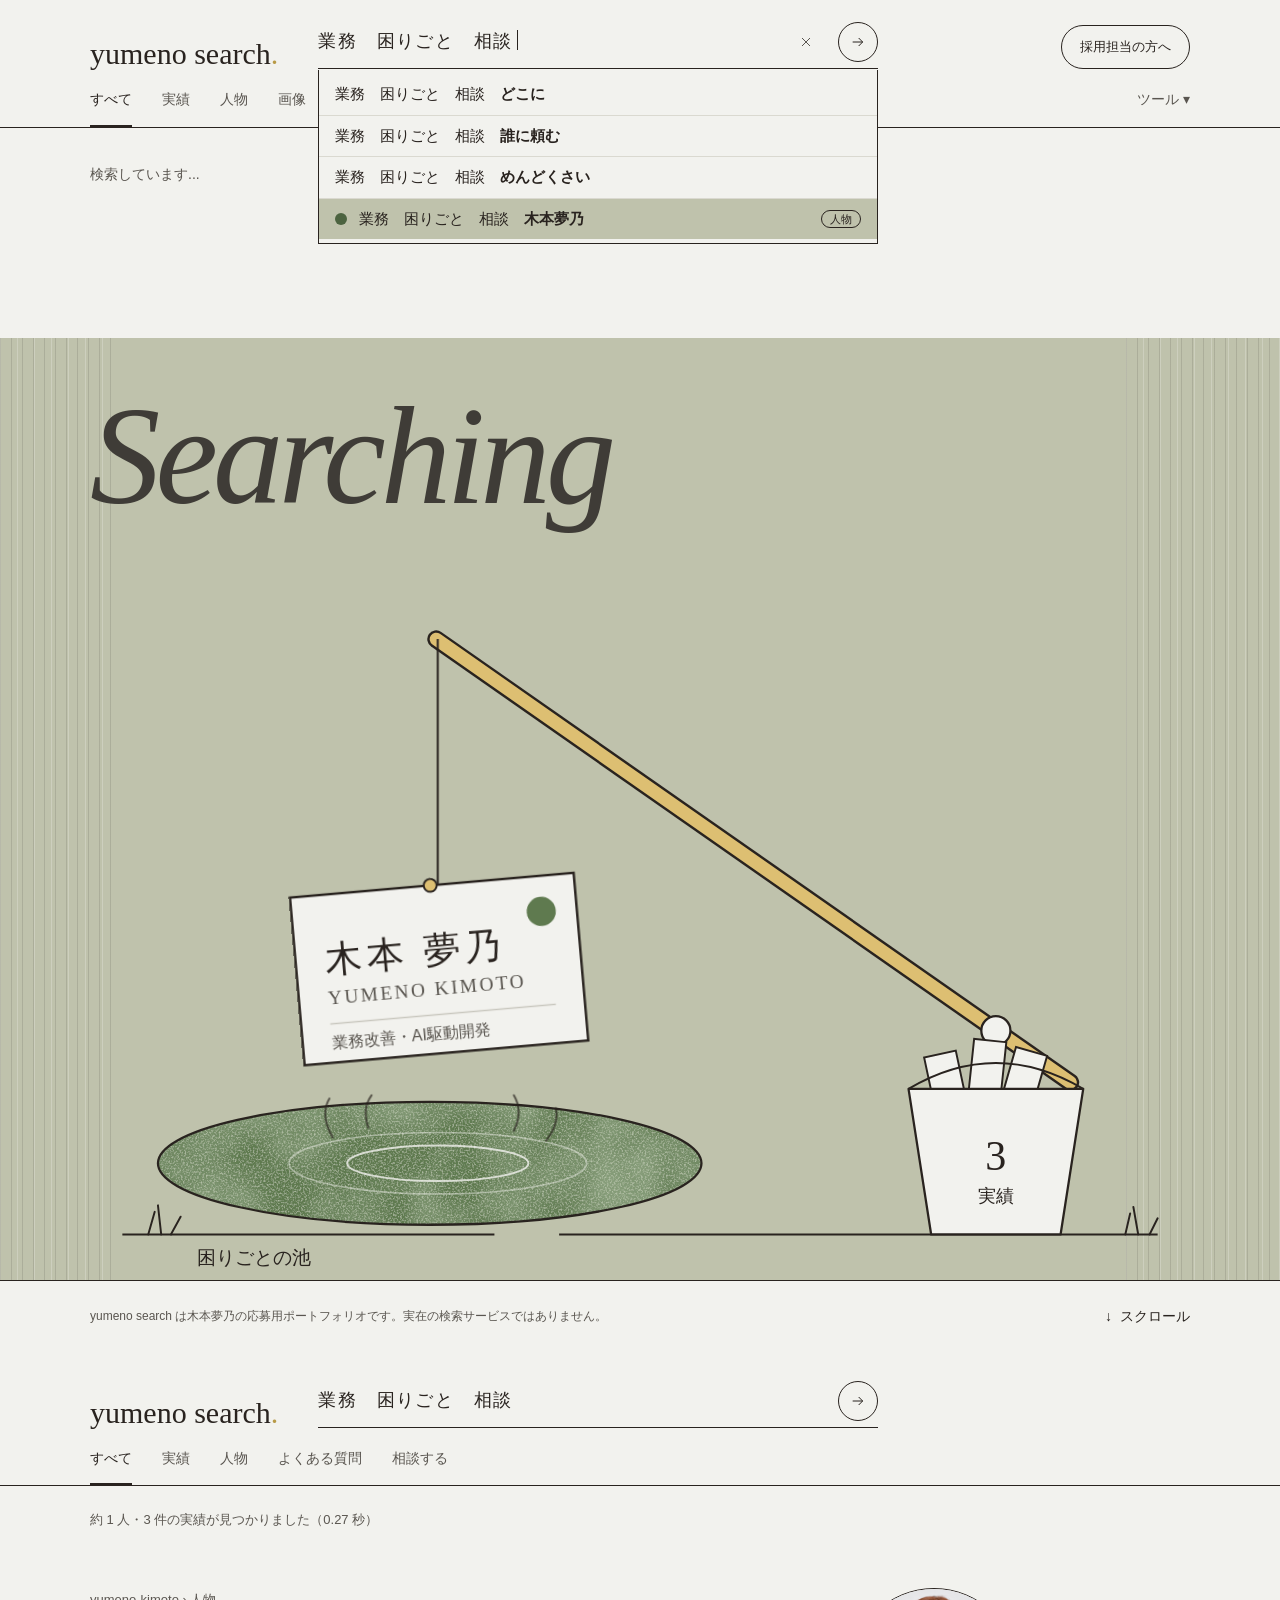
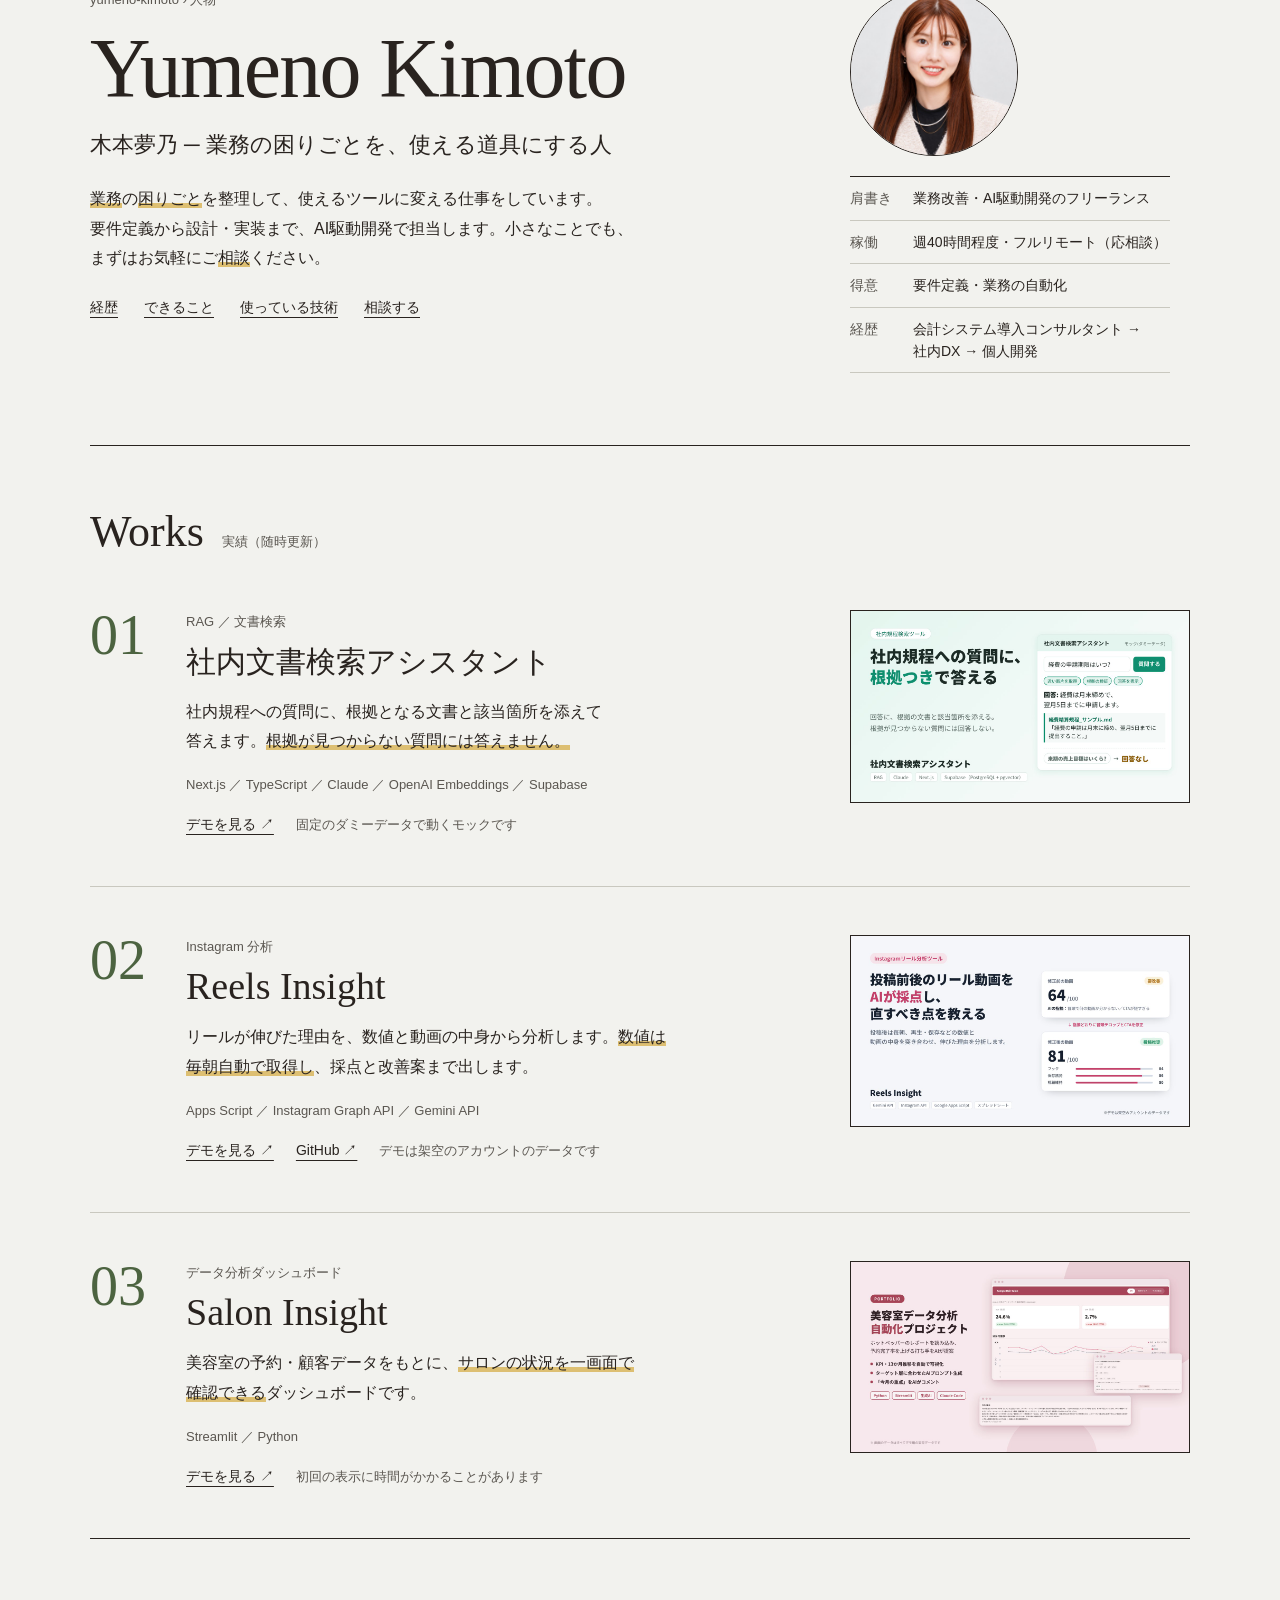
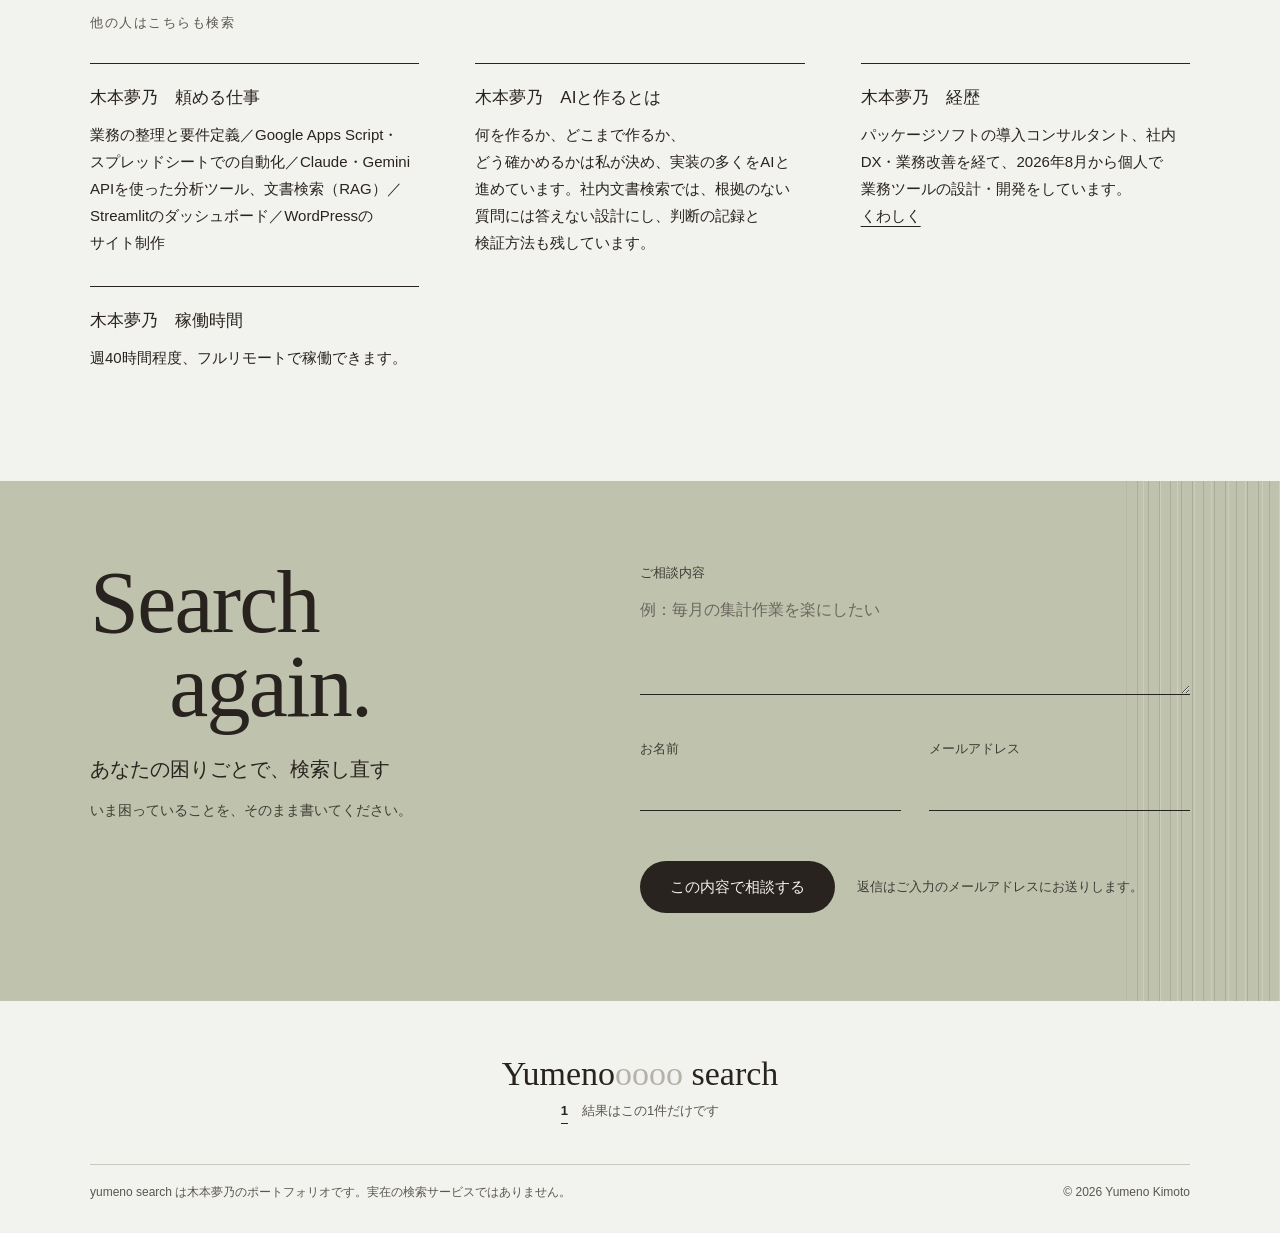
==== index.html @ 8529db4b "ポートフォリオサイト（yumeno search）を公開 Co-Authored-By: Claude Opus 5.5 <noreply@anthropic.com> Claude-Session:" ====
<!doctype html>
<html lang="ja">
<head>
<meta charset="utf-8">
<meta name="viewport" content="width=device-width, initial-scale=1, viewport-fit=cover">
<meta http-equiv="Content-Security-Policy" content="default-src 'self'; script-src 'self'; style-src 'self' 'unsafe-inline' https://fonts.googleapis.com; font-src https://fonts.gstatic.com; img-src 'self' data:; connect-src https://script.google.com https://script.googleusercontent.com; form-action 'none'; base-uri 'none'; object-src 'none'; upgrade-insecure-requests">
<meta name="referrer" content="strict-origin-when-cross-origin">
<title>木本夢乃 ポートフォリオ</title>
<meta name="description" content="業務の困りごとを、使える道具にする。木本夢乃（業務改善・AI駆動開発）のポートフォリオです。">
<meta property="og:title" content="木本夢乃 ポートフォリオ｜yumeno search">
<meta property="og:description" content="「業務　困りごと　相談」で検索すると、木本夢乃と実績3件が見つかります。">
<meta property="og:type" content="website">
<meta name="theme-color" content="#BFC2AC">
<link rel="preconnect" href="https://fonts.googleapis.com">
<link rel="preconnect" href="https://fonts.gstatic.com" crossorigin>
<link rel="stylesheet" href="https://fonts.googleapis.com/css2?family=DM+Serif+Display:ital@0;1&family=Zen+Kaku+Gothic+New:wght@300;400;500;700&display=swap">
<link rel="stylesheet" href="style.css">
<style>body{margin:0}[hidden]{display:none!important}img{max-width:100%}</style>
</head>
<body>
<!-- ===================== 01 検索トップ ＋ 02 検索結果 ===================== -->
<div id="main-view">
  <section id="top-view" aria-label="検索トップ">
    <header class="sh">
      <div class="in">
        <div class="sh-row">
          <a class="logo" href="#top">yumeno search<i>.</i></a>
          <div class="sbox-wrap">
            <form class="sbox" role="search" id="top-form">
              <label class="sr" for="q-typed">検索ワード</label>
              <div class="typed" id="q-typed" aria-live="off"><span id="typed">業務　困りごと　相談</span><span class="caret" aria-hidden="true"></span></div>
              <button type="button" class="icon-btn" id="replay" aria-label="消して、もう一度検索する"><svg width="16" height="16" viewBox="0 0 24 24" aria-hidden="true"><path d="M6 6l12 12M18 6L6 18" stroke="currentColor" stroke-width="1.5"/></svg></button>
              <button type="submit" class="go" aria-label="検索する"><svg width="16" height="16" viewBox="0 0 24 24" aria-hidden="true"><path d="M4 12h15M13 6l6 6-6 6" fill="none" stroke="currentColor" stroke-width="1.5"/></svg></button>
            </form>
            <ul class="suggest pop" id="suggest" aria-label="検索候補" hidden>
              <li>業務　困りごと　相談<b>　どこに</b></li>
              <li>業務　困りごと　相談<b>　誰に頼む</b></li>
              <li>業務　困りごと　相談<b>　めんどくさい</b></li>
              <li><span class="dot" aria-hidden="true"></span><span style="flex:1">業務　困りごと　相談<b>　木本夢乃</b></span><span class="tag">人物</span></li>
            </ul>
          </div>
          <a class="pill" href="#profile">採用担当の方へ</a>
        </div>
        <nav class="tabs" aria-label="検索の種類">
          <a href="#top" aria-current="page">すべて</a>
          <a href="#works">実績</a>
          <a href="#profile">人物</a>
          <span title="まだありません">画像</span>
          <span title="まだありません">動画</span>
          <span>もっと見る ▾</span>
          <span class="push">ツール ▾</span>
        </nav>
      </div>
    </header>

    <div class="found-area" id="top">
      <div class="in">
        <div class="found-row" data-found>
          <p class="pop"><b>業務　困りごと　相談</b> に一致する人が <span class="one">1</span> 件見つかりました！<br><a href="#results" class="ul go-link">スクロールしてください</a></p>
          <aside class="tips pop d1" aria-labelledby="tips-h">
            <h2 id="tips-h">検索のヒント：</h2>
            <ul>
              <li>困りごとは、ふわっとしたままで大丈夫です</li>
              <li>「めんどくさい」も立派な検索ワードです</li>
              <li>AIで作った <span class="serif" style="font-size:16px">＝＝≠</span> 考えてない</li>
              <li>それでも見つからないときは、<a href="#contact" class="ul">本人に聞くのが早いです</a></li>
            </ul>
          </aside>
        </div>
        <p class="searching" data-searching hidden>検索しています<span class="dots"><span>.</span><span>.</span><span>.</span></span></p>
      </div>
    </div>

    <section class="band" aria-label="見つかった人">
      <div class="stripes l" aria-hidden="true"></div>
      <div class="stripes r" aria-hidden="true"></div>
      <div class="in band-in">
        <h1 class="big">
          <span class="pop" data-found>Found</span>
          <span class="pop d1 indent" data-found>you<span class="stop">.</span></span>
          <span class="searching-word" data-searching hidden>Searching</span>
        </h1>
        <svg class="fish pop d2" data-found role="img" aria-label="困りごとの池から、木本夢乃の名刺が釣り上げられているイラスト" viewBox="0 0 680 440">
          <defs>
            <filter id="moss" x="0" y="0" width="100%" height="100%">
              <feTurbulence type="fractalNoise" baseFrequency="0.02" numOctaves="3" seed="7" result="blot"/>
              <feColorMatrix in="blot" type="matrix" values="0 0 0 0 0.27  0 0 0 0 0.37  0 0 0 0 0.22  0 0 0 1.6 -0.55" result="blotC"/>
              <feTurbulence type="fractalNoise" baseFrequency="0.9" numOctaves="2" seed="3" result="grain"/>
              <feColorMatrix in="grain" type="matrix" values="0 0 0 0 0.78  0 0 0 0 0.84  0 0 0 0 0.68  0 0 0 1.1 -0.5" result="grainC"/>
              <feMerge result="m"><feMergeNode in="SourceGraphic"/><feMergeNode in="blotC"/><feMergeNode in="grainC"/></feMerge>
              <feComposite in="m" in2="SourceGraphic" operator="in"/>
            </filter>
            <clipPath id="above"><rect x="0" y="44" width="680" height="324"/></clipPath>
          </defs>
          <path d="M20 412 H250 M290 412 H660" stroke="#29231F" stroke-width="1.2" fill="none"/>
          <path d="M36 412 l4 -14 M44 412 l-2 -18 M50 412 l6 -11 M640 412 l3 -13 M648 412 l-3 -17 M655 412 l5 -10" stroke="#29231F" stroke-width="1.2" stroke-linecap="round" fill="none"/>
          <ellipse cx="210" cy="368" rx="168" ry="38" fill="#5F7A4F" filter="url(#moss)"/>
          <ellipse cx="210" cy="368" rx="168" ry="38" fill="none" stroke="#29231F" stroke-width="1.4"/>
          <ellipse cx="215" cy="368" rx="56" ry="11" fill="none" stroke="#F2F2EE" stroke-width="1.2" opacity="0.8"/>
          <ellipse cx="215" cy="368" rx="92" ry="19" fill="none" stroke="#F2F2EE" stroke-width="1" opacity="0.45"/>
          <text x="66" y="430" font-family="Zen Kaku Gothic New, sans-serif" font-size="12" fill="#29231F">困りごとの池</text>
          <g class="sway">
            <line x1="606" y1="318" x2="214" y2="44" stroke="#29231F" stroke-width="11" stroke-linecap="round"/>
            <line x1="606" y1="318" x2="214" y2="44" stroke="#DDBF72" stroke-width="8" stroke-linecap="round"/>
            <circle cx="560" cy="286" r="9" fill="#F2F2EE" stroke="#29231F" stroke-width="1.4"/>
          </g>
          <g clip-path="url(#above)">
            <g class="reel">
              <line x1="215" y1="-200" x2="215" y2="196" stroke="#29231F" stroke-width="1.2"/>
              <g transform="rotate(-5 215 250)">
                <rect x="128" y="196" width="176" height="104" fill="#F2F2EE" stroke="#29231F" stroke-width="1.5"/>
                <circle cx="215" cy="196" r="4" fill="#DDBF72" stroke="#29231F" stroke-width="1.2"/>
                <text x="146" y="244" font-family="Zen Kaku Gothic New, sans-serif" font-weight="500" font-size="23" letter-spacing="3" fill="#29231F">木本 夢乃</text>
                <text x="146" y="264" font-family="DM Serif Display, serif" font-size="12" letter-spacing="1.5" fill="#5A5650">YUMENO KIMOTO</text>
                <line x1="146" y1="276" x2="286" y2="276" stroke="#C9C8BF" stroke-width="1"/>
                <text x="146" y="291" font-family="Zen Kaku Gothic New, sans-serif" font-size="10" fill="#5A5650">業務改善・AI駆動開発</text>
                <circle cx="282" cy="218" r="9" fill="#5F7A4F"/>
              </g>
            </g>
          </g>
          <path d="M150 352 q-8 -14 -2 -24 M172 346 q-4 -12 2 -20 M262 348 q6 -12 0 -22 M282 354 q8 -10 6 -20" stroke="#29231F" stroke-width="1.2" stroke-linecap="round" fill="none" opacity="0.7"/>
          <rect x="520" y="300" width="20" height="44" fill="#F2F2EE" stroke="#29231F" stroke-width="1.2" transform="rotate(-12 530 322)"/>
          <rect x="544" y="292" width="20" height="48" fill="#F2F2EE" stroke="#29231F" stroke-width="1.2" transform="rotate(6 554 316)"/>
          <rect x="566" y="298" width="20" height="44" fill="#F2F2EE" stroke="#29231F" stroke-width="1.2" transform="rotate(16 576 320)"/>
          <path d="M506 322 H614 L600 412 H520 Z" fill="#F2F2EE" stroke="#29231F" stroke-width="1.4" stroke-linejoin="round"/>
          <path d="M506 322 Q560 290 614 322" fill="none" stroke="#29231F" stroke-width="1.2"/>
          <text x="560" y="372" text-anchor="middle" font-family="DM Serif Display, serif" font-size="26" fill="#29231F">3</text>
          <text x="560" y="392" text-anchor="middle" font-family="Zen Kaku Gothic New, sans-serif" font-size="11" fill="#29231F">実績</text>
        </svg>
      </div>
      <div class="band-foot">
        <div class="in">
          <small>yumeno search は木本夢乃の応募用ポートフォリオです。実在の検索サービスではありません。</small>
          <a class="scroll-cue" href="#results"><span class="bob" aria-hidden="true">↓</span>スクロール</a>
        </div>
      </div>
    </section>
  </section>

  <!-- 02 検索結果 -->
  <section id="results" aria-label="検索結果">
    <header class="sh">
      <div class="in">
        <div class="sh-row">
          <a class="logo" href="#top">yumeno search<i>.</i></a>
          <div class="sbox-wrap">
            <form class="sbox" role="search" id="res-form">
              <label class="sr" for="q2">検索ワード</label>
              <input id="q2" type="search" value="業務　困りごと　相談" autocomplete="off">
              <button type="submit" class="go" aria-label="検索"><svg width="16" height="16" viewBox="0 0 24 24" aria-hidden="true"><path d="M4 12h15M13 6l6 6-6 6" fill="none" stroke="currentColor" stroke-width="1.5"/></svg></button>
            </form>
          </div>
        </div>
        <nav class="tabs" aria-label="検索結果の種類">
          <a href="#results" aria-current="page">すべて</a>
          <a href="#works">実績</a>
          <a href="#profile">人物</a>
          <a href="#faq">よくある質問</a>
          <a href="#contact">相談する</a>
        </nav>
      </div>
    </header>

    <div class="in">
      <p class="stats">約 1 人・3 件の実績が見つかりました（0.27 秒）</p>

      <div class="person">
        <article>
          <p class="crumb">yumeno-kimoto › 人物</p>
          <h2>
            <a class="rt" href="#profile">Yumeno Kimoto</a>
            <span class="sub">木本夢乃 ─ 業務の困りごとを、使える道具にする人</span>
          </h2>
          <p class="lead"><span class="mk">業務</span>の<span class="mk">困りごと</span>を整理して、使えるツールに変える仕事をしています。要件定義から設計・実装まで、AI駆動開発で担当します。小さなことでも、まずはお気軽にご<span class="mk">相談</span>ください。</p>
          <div class="sublinks">
            <a class="ul" href="#profile">経歴</a>
            <a class="ul" href="#skills">できること</a>
            <a class="ul" href="#tech">使っている技術</a>
            <a class="ul" href="#contact">相談する</a>
          </div>
        </article>
        <aside class="card" aria-label="木本夢乃について">
          <img class="me" src="img/me.jpg" alt="木本夢乃の写真" width="168" height="168">
          <dl>
            <dt>肩書き</dt><dd>業務改善・AI駆動開発のフリーランス</dd>
            <dt>稼働</dt><dd>週40時間程度・フルリモート（応相談）</dd>
            <dt>得意</dt><dd>要件定義・業務の自動化</dd>
            <dt>経歴</dt><dd>会計システム導入コンサルタント → 社内DX → 個人開発</dd>
          </dl>
        </aside>
      </div>

      <section id="works" aria-labelledby="works-h">
        <h2 class="sec-h" id="works-h"><span class="serif">Works</span><small>実績（随時更新）</small></h2>
        <ol class="works">
          <li class="work">
            <div class="work-main">
              <span class="work-no" aria-hidden="true">01</span>
              <div>
                <p class="kind">RAG ／ 文書検索</p>
                <h3><a class="rt" href="https://yumeyume90.github.io/docsearch-insight/" target="_blank" rel="noopener">社内文書検索アシスタント</a></h3>
                <p class="desc">社内規程への質問に、根拠となる文書と該当箇所を添えて答えます。<span class="mk">根拠が見つからない質問には答えません。</span></p>
                <p class="stack">Next.js ／ TypeScript ／ Claude ／ OpenAI Embeddings ／ Supabase</p>
                <p class="acts"><a class="ul" href="https://yumeyume90.github.io/docsearch-insight/" target="_blank" rel="noopener">デモを見る ↗</a><small>固定のダミーデータで動くモックです</small></p>
              </div>
            </div>
            <a class="shot" href="https://yumeyume90.github.io/docsearch-insight/" target="_blank" rel="noopener" tabindex="-1"><img src="img/works-docsearch.jpg" alt="社内文書検索アシスタントのサムネイル。社内規程への質問に、根拠つきで答える" width="1280" height="720" loading="lazy" decoding="async"></a>
          </li>
          <li class="work">
            <div class="work-main">
              <span class="work-no" aria-hidden="true">02</span>
              <div>
                <p class="kind">Instagram 分析</p>
                <h3 class="serif"><a class="rt" href="https://yumeyume90.github.io/reels-insight/" target="_blank" rel="noopener">Reels Insight</a></h3>
                <p class="desc">リールが伸びた理由を、数値と動画の中身から分析します。<span class="mk">数値は毎朝自動で取得し</span>、採点と改善案まで出します。</p>
                <p class="stack">Apps Script ／ Instagram Graph API ／ Gemini API</p>
                <p class="acts"><a class="ul" href="https://yumeyume90.github.io/reels-insight/" target="_blank" rel="noopener">デモを見る ↗</a><a class="ul" href="https://github.com/yumeyume90/reels-insight" target="_blank" rel="noopener">GitHub ↗</a><small>デモは架空のアカウントのデータです</small></p>
              </div>
            </div>
            <a class="shot" href="https://yumeyume90.github.io/reels-insight/" target="_blank" rel="noopener" tabindex="-1"><img src="img/works-reels.jpg" alt="Reels Insightのサムネイル。投稿前後のリール動画をAIが採点し、直すべき点を教える" width="1280" height="720" loading="lazy" decoding="async"></a>
          </li>
          <li class="work">
            <div class="work-main">
              <span class="work-no" aria-hidden="true">03</span>
              <div>
                <p class="kind">データ分析ダッシュボード</p>
                <h3 class="serif"><a class="rt" href="https://salon-insight-demo.streamlit.app/" target="_blank" rel="noopener">Salon Insight</a></h3>
                <p class="desc">美容室の予約・顧客データをもとに、<span class="mk">サロンの状況を一画面で確認できる</span>ダッシュボードです。</p>
                <p class="stack">Streamlit ／ Python</p>
                <p class="acts"><a class="ul" href="https://salon-insight-demo.streamlit.app/" target="_blank" rel="noopener">デモを見る ↗</a><small>初回の表示に時間がかかることがあります</small></p>
              </div>
            </div>
            <a class="shot" href="https://salon-insight-demo.streamlit.app/" target="_blank" rel="noopener" tabindex="-1"><img src="img/works-salon.jpg" alt="Salon Insightのサムネイル。美容室データ分析の自動化プロジェクト" width="1280" height="720" loading="lazy" decoding="async"></a>
          </li>
        </ol>
      </section>

      <section id="faq" aria-labelledby="faq-h">
        <h2 class="eyebrow" id="faq-h">他の人はこちらも検索</h2>
        <div class="faq-grid">
          <div>
            <h3>木本夢乃　頼める仕事</h3>
            <p>業務の整理と要件定義／Google Apps Script・スプレッドシートでの自動化／Claude・Gemini APIを使った分析ツール、文書検索（RAG）／Streamlitのダッシュボード／WordPressのサイト制作</p>
          </div>
          <div>
            <h3>木本夢乃　AIと作るとは</h3>
            <p>何を作るか、どこまで作るか、どう確かめるかは私が決め、実装の多くをAIと進めています。社内文書検索では、根拠のない質問には答えない設計にし、判断の記録と検証方法も残しています。</p>
          </div>
          <div>
            <h3>木本夢乃　経歴</h3>
            <p>パッケージソフトの導入コンサルタント、社内DX・業務改善を経て、2026年8月から個人で業務ツールの設計・開発をしています。<a class="ul" href="#profile">くわしく</a></p>
          </div>
          <div>
            <h3>木本夢乃　稼働時間</h3>
            <p>週40時間程度、フルリモートで稼働できます。</p>
          </div>
        </div>
      </section>
    </div>

    <section id="contact" aria-labelledby="contact-h">
      <div class="stripes" aria-hidden="true"></div>
      <div class="in contact-in">
        <div>
          <h2 id="contact-h">
            <span class="serif">Search<br><span>again.</span></span>
            <span class="ja">あなたの困りごとで、検索し直す</span>
          </h2>
          <p class="note">いま困っていることを、そのまま書いてください。</p>
        </div>
        <form class="cform" id="contact-form" novalidate>
          <div class="f">
            <label for="c-body">ご相談内容</label>
            <textarea id="c-body" class="fld" rows="3" maxlength="2000" placeholder="例：毎月の集計作業を楽にしたい"></textarea>
            <p class="err" id="e-body" aria-live="polite"></p>
          </div>
          <div class="two">
            <div class="f"><label for="c-name">お名前</label><input id="c-name" class="fld" type="text" autocomplete="name" maxlength="50"><p class="err" id="e-name" aria-live="polite"></p></div>
            <div class="f"><label for="c-mail">メールアドレス</label><input id="c-mail" class="fld" type="email" autocomplete="email" maxlength="254"><p class="err" id="e-mail" aria-live="polite"></p></div>
          </div>
          <div class="hp" aria-hidden="true">
            <label for="c-website">この欄は空のままにしてください</label>
            <input id="c-website" name="website" type="text" tabindex="-1" autocomplete="off">
          </div>
          <div class="send-row">
            <button type="submit" class="dark-btn" id="c-send">この内容で相談する</button>
            <small>返信はご入力のメールアドレスにお送りします。</small>
          </div>
          <p class="status" id="c-status" role="status" hidden></p>
        </form>
      </div>
    </section>

    <footer class="in foot">
      <nav class="pager" aria-label="ページ送り">
        <div class="serif" aria-hidden="true">Yumeno<span>oooo</span> search</div>
        <p><b aria-current="page">1</b><span style="color:var(--muted)">結果はこの1件だけです</span></p>
      </nav>
      <div class="legal">
        <span>yumeno search は木本夢乃のポートフォリオです。実在の検索サービスではありません。</span>
        <span>© 2026 Yumeno Kimoto</span>
      </div>
    </footer>
  </section>
</div>

<!-- ===================== 03 人物 ===================== -->
<div id="profile-view" hidden>
  <section class="p-hero" aria-labelledby="name-h">
    <div class="stripes l" aria-hidden="true"></div>
    <div class="stripes r" aria-hidden="true"></div>
    <div class="floor" aria-hidden="true"></div>
    <div class="p-photo">
      <svg aria-hidden="true" viewBox="0 0 600 600">
        <defs>
          <filter id="moss2" x="0" y="0" width="100%" height="100%">
            <feTurbulence type="fractalNoise" baseFrequency="0.011" numOctaves="3" seed="12" result="blot"/>
            <feColorMatrix in="blot" type="matrix" values="0 0 0 0 0.27  0 0 0 0 0.37  0 0 0 0 0.22  0 0 0 1.6 -0.55" result="blotC"/>
            <feTurbulence type="fractalNoise" baseFrequency="0.85" numOctaves="2" seed="5" result="grain"/>
            <feColorMatrix in="grain" type="matrix" values="0 0 0 0 0.78  0 0 0 0 0.84  0 0 0 0 0.68  0 0 0 1.1 -0.5" result="grainC"/>
            <feMerge result="m"><feMergeNode in="SourceGraphic"/><feMergeNode in="blotC"/><feMergeNode in="grainC"/></feMerge>
            <feComposite in="m" in2="SourceGraphic" operator="in"/>
          </filter>
        </defs>
        <circle cx="300" cy="300" r="300" fill="#6A8559" filter="url(#moss2)"/>
      </svg>
      <img class="me-big" src="img/me.jpg" alt="木本夢乃の写真" width="800" height="800">
    </div>
    <header class="in p-head" style="max-width:none">
      <a class="logo" href="#top">yumeno search</a>
      <a class="ul" href="#results" style="font-size:13px">← 検索結果に戻る</a>
    </header>
    <div class="p-name">
      <p class="kicker">人物 ／ 業務改善・AI駆動開発のフリーランス</p>
      <h1 id="name-h">
        <span class="serif">Yumeno</span>
        <span class="serif k">Kimoto</span>
        <span class="ja">木本 夢乃</span>
      </h1>
    </div>
  </section>

  <main class="in p-main">
    <p class="p-lead">業務を理解し、技術でより良い形に変えていくことを仕事にしています。導入コンサルタントとして要件定義や顧客折衝を経験したあと、社内DXで業務改善に取り組み、現在はAI駆動開発で業務ツールを作っています。</p>

    <section class="p-sec" aria-labelledby="career-h">
      <h2 class="sec-h" id="career-h"><span class="serif">Career</span><small>経歴</small></h2>
      <ol class="career">
        <li>
          <span class="when">2026.08 —</span>
          <div class="what"><p class="role">個人開発・フリーランス</p><p class="d">業務ツールの設計・開発。2026年9月から本格的にスクールでAI駆動開発の概念を学びながら実践中。</p></div>
        </li>
        <li>
          <span class="when">2026.02 — 07</span>
          <div class="what"><p class="role">事業会社　社内DX・業務改善</p><p class="d">公式LINEとGoogleフォームで交通費精算をシステム化し、<span class="mk">月次作業時間を50%削減</span>。</p></div>
        </li>
        <li>
          <span class="when">2023.09 — 2025.12</span>
          <div class="what"><p class="role">ソフトウェア会社　導入コンサルタント</p><p class="d">パッケージソフトの導入で、要件定義・顧客折衝・進捗管理〜データ移行・環境構築・テスト・運用保守を一気通貫して担当。</p></div>
        </li>
      </ol>
    </section>

    <div class="two-col">
      <section id="skills" aria-labelledby="sk-h">
        <h2 class="sec-h" id="sk-h" style="margin-bottom:24px"><span class="serif">Skills</span><small>できること</small></h2>
        <ol class="skills">
          <li><span class="serif">1</span>業務の整理と要件定義</li>
          <li><span class="serif">2</span>Google Apps Script・スプレッドシートなどを活用した業務自動化</li>
          <li><span class="serif">3</span>各APIを使った分析ツール、文書検索（RAG）の開発</li>
          <li><span class="serif">4</span>Streamlitでのダッシュボード開発</li>
          <li><span class="serif">5</span>WordPressでのサイト制作</li>
        </ol>
      </section>
      <section id="tech" aria-labelledby="tc-h">
        <h2 class="sec-h" id="tc-h" style="margin-bottom:24px"><span class="serif">Tools</span><small>使っている技術</small></h2>
        <p class="tools">Next.js, TypeScript, Python, Streamlit, Supabase, Google Apps Script, Claude, Gemini API, OpenAI API, WordPress</p>
      </section>
    </div>

    <section class="workstyle" aria-labelledby="work-h">
      <h2 id="work-h">働き方</h2>
      <p>週40時間程度、フルリモートで稼働できます。</p>
    </section>

    <div class="p-cta">
      <a class="dark-btn" href="#contact">この人に相談する</a>
      <a class="ul" href="#works" style="font-size:15px">実績を見る</a>
    </div>
  </main>

  <footer class="in" style="max-width:1060px; padding-top:40px; padding-bottom:30px">
    <div class="legal">
      <span>yumeno search は木本夢乃のポートフォリオです。実在の検索サービスではありません。</span>
      <span>© 2026 Yumeno Kimoto</span>
    </div>
  </footer>
</div>
<script src="main.js"></script>
</body>
</html>
---- style.css ----
/* Layout: yumeno search. 01 検索トップ → 02 検索結果 を1本のスクロールで、03 人物は #profile で切り替え。単一のライトな見た目。 */
:root {
  --bg: #F2F2EE;
  --sage: #BFC2AC;
  --fg: #29231F;
  --muted: #5A5650;
  --muted-2: #3F3C37;
  --moss: #6A8559;
  --moss-dk: #4C6340;
  --mustard: #DDBF72;
  --mustard-dk: #B89A45;
  --rule: #C9C8BF;
  --rule-2: #DAD9D0;
  --ph: #C9CBB8;
  --err: #8E2F25;
  --serif: "DM Serif Display", "Times New Roman", serif;
  --sans: "Zen Kaku Gothic New", "Hiragino Sans", "Yu Gothic", sans-serif;
  color-scheme: light;
}
* { box-sizing: border-box; }
body { background: var(--bg); color: var(--fg); font-family: var(--sans); font-size: 16px; line-height: 1.85; word-break: auto-phrase; }
a { color: var(--fg); }
a:hover { color: var(--moss-dk); }
:focus-visible { outline: 2px solid var(--moss-dk); outline-offset: 3px; }
.in {
  max-width: 1180px; margin: 0 auto;
  padding-left: max(clamp(16px, 4vw, 40px), env(safe-area-inset-left, 0px));
  padding-right: max(clamp(16px, 4vw, 40px), env(safe-area-inset-right, 0px));
}
.serif { font-family: var(--serif); font-weight: 400; }
.ul { text-underline-offset: 5px; text-decoration-thickness: 1px; }
.mk { text-decoration: underline; text-decoration-color: var(--mustard); text-decoration-thickness: 5px; text-underline-offset: -1px; text-decoration-skip-ink: none; }
.rt { text-decoration: none; background-image: linear-gradient(var(--fg), var(--fg)); background-size: 0% 1px; background-position: 0 100%; background-repeat: no-repeat; transition: background-size .3s ease; }
.rt:hover { background-size: 100% 1px; color: var(--fg); }
.stripes { background-image: repeating-linear-gradient(90deg, rgba(41,35,31,.13) 0 1px, transparent 1px 11px), repeating-linear-gradient(90deg, rgba(255,255,255,.22) 0 1px, transparent 1px 17px); }
.ph { background-color: var(--ph); background-image: repeating-linear-gradient(90deg, rgba(41,35,31,.08) 0 1px, transparent 1px 12px); display: grid; place-items: center; text-align: center; font-size: 13px; color: var(--muted-2); line-height: 1.5; }
.sr { position: absolute; width: 1px; height: 1px; overflow: hidden; clip: rect(0 0 0 0); white-space: nowrap; }
.logo { font-family: var(--serif); font-size: 30px; line-height: 1; text-decoration: none; white-space: nowrap; }
.logo i { font-style: normal; color: var(--mustard-dk); }

/* ---------- search header ---------- */
.sh { border-bottom: 1px solid var(--fg); position: relative; z-index: 4; }
#results > .sh { position: sticky; top: env(safe-area-inset-top, 0px); z-index: 20; background: var(--bg); }
body::before { content: ""; position: fixed; inset: 0 0 auto; height: env(safe-area-inset-top, 0px); z-index: 21; background: var(--bg); }
#works, #faq, #contact { scroll-margin-top: 150px; }
.sh .in { padding-top: 22px; display: flex; flex-direction: column; gap: 14px; }
.sh-row { display: flex; align-items: flex-end; flex-wrap: wrap; gap: 14px 40px; }
.sbox-wrap { position: relative; flex: 1 1 340px; max-width: 560px; min-width: 0; }
.sbox { display: flex; align-items: center; gap: 12px; border-bottom: 1px solid var(--fg); padding-bottom: 6px; }
.sbox input, .sbox .typed { flex: 1; min-width: 0; border: 0; background: transparent; font: inherit; font-size: 18px; font-weight: 500; letter-spacing: 0.08em; color: var(--fg); outline: none; white-space: nowrap; overflow: hidden; padding: 0; }
.caret { display: inline-block; width: 1.5px; height: 1.1em; background: var(--fg); margin-left: 4px; vertical-align: -0.15em; animation: blink 1.1s steps(1) infinite; }
@keyframes blink { 50% { opacity: 0; } }
.icon-btn { flex: none; width: 40px; height: 40px; border: 0; background: none; color: var(--muted); cursor: pointer; display: grid; place-items: center; padding: 0; }
.go { flex: none; width: 40px; height: 40px; border: 1px solid var(--fg); border-radius: 50%; background: transparent; color: var(--fg); cursor: pointer; display: grid; place-items: center; padding: 0; transition: background .2s ease, color .2s ease; }
.go:hover { background: var(--fg); color: var(--bg); }
.suggest { position: absolute; left: 0; right: 0; top: calc(100% + 1px); z-index: 5; margin: 0; padding: 4px 0; list-style: none; background: var(--bg); border: 1px solid var(--fg); border-top: 0; font-size: 15px; line-height: 1.5; }
.suggest li { padding: 9px 16px; border-bottom: 1px solid var(--rule-2); }
.suggest li:last-child { border-bottom: 0; display: flex; align-items: center; gap: 12px; background: var(--sage); }
.suggest .dot { flex: none; width: 12px; height: 12px; border-radius: 50%; background: var(--moss-dk); }
.suggest .tag { font-size: 11px; border: 1px solid var(--fg); border-radius: 999px; padding: 0 8px; }
.pill { margin-left: auto; font-size: 13px; text-decoration: none; border: 1px solid var(--fg); border-radius: 999px; padding: 9px 18px; white-space: nowrap; }
.tabs { display: flex; gap: 30px; font-size: 14px; overflow-x: auto; scrollbar-width: none; }
.tabs a, .tabs span { text-decoration: none; padding: 4px 0 12px; color: var(--muted); white-space: nowrap; border-bottom: 2px solid transparent; }
.tabs [aria-current="page"] { color: var(--fg); border-bottom-color: var(--fg); font-weight: 500; }
.tabs .push { margin-left: auto; }

/* ---------- 01 top ---------- */
#top-view { display: flex; flex-direction: column; }
.found-area .in { padding-top: 34px; padding-bottom: 40px; min-height: 210px; }
.found-row { display: flex; flex-wrap: wrap; gap: 24px 80px; align-items: flex-start; }
.found-row > p { flex: 999 1 460px; margin: 0; font-size: 17px; line-height: 1.7; }
.found-row .one { font-family: var(--serif); font-size: 32px; line-height: 1; vertical-align: -4px; }
.found-row .go-link { font-size: 20px; font-weight: 500; }
.tips { flex: 1 1 360px; max-width: 440px; border-top: 1px solid var(--fg); padding-top: 12px; }
.tips h2 { margin: 0 0 4px; font-size: 13px; font-weight: 700; }
.tips ul { margin: 0; padding-left: 1.1em; font-size: 14px; line-height: 1.85; }
.searching { margin: 0; font-size: 14px; color: var(--muted); }
.dots span { animation: dot 1.2s ease-in-out infinite; }
.dots span:nth-child(2) { animation-delay: .2s; } .dots span:nth-child(3) { animation-delay: .4s; }
@keyframes dot { 0%, 100% { opacity: .2; } 50% { opacity: 1; } }

.band { position: relative; overflow: hidden; background: var(--sage); }
.band .stripes.l { position: absolute; left: 0; top: 0; bottom: 0; width: 9%; }
.band .stripes.r { position: absolute; right: 0; top: 0; bottom: 0; width: 12%; }
.band-in { position: relative; padding-top: 56px; display: flex; flex-wrap: wrap; align-items: flex-end; gap: 10px 0; min-height: 500px; }
.big { flex: 1 1 420px; margin: 0 0 40px; position: relative; z-index: 2; font-family: var(--serif); font-weight: 400; font-size: clamp(72px, 11vw, 150px); line-height: 0.88; letter-spacing: -0.035em; }
.big span { display: block; }
.big .indent { padding-left: 1.1em; }
.big .stop { display: inline; color: var(--mustard); }
.big .searching-word { font-style: italic; color: var(--muted-2); }
.fish { flex: 1 1 520px; width: min(640px, 100%); max-width: 100%; height: auto; overflow: visible; }
.band-foot { position: relative; background: var(--bg); border-top: 1px solid var(--fg); }
.band-foot .in { padding-top: 14px; padding-bottom: 20px; display: flex; justify-content: space-between; align-items: center; flex-wrap: wrap; gap: 8px 24px; }
.band-foot small { font-size: 12px; color: var(--muted); }
.scroll-cue { display: inline-flex; align-items: center; gap: 8px; min-height: 44px; font-size: 14px; font-weight: 500; text-decoration: none; }

/* ---------- 02 results ---------- */
.stats { margin: 0; padding-top: 22px; font-size: 13px; color: var(--muted); }
.person { display: flex; flex-wrap: wrap; gap: 48px 80px; padding: 56px 0 72px; border-bottom: 1px solid var(--fg); align-items: flex-start; }
.person article { flex: 999 1 520px; min-width: 0; max-width: 680px; }
.crumb { margin: 0 0 14px; font-size: 13px; color: var(--muted); }
.person h2 { margin: 0 0 22px; font-weight: 400; }
.person h2 .rt { font-family: var(--serif); font-size: clamp(48px, 7vw, 84px); line-height: 1; letter-spacing: -0.02em; }
.person h2 .sub { display: block; margin-top: 16px; font-size: 22px; font-weight: 500; line-height: 1.6; }
.person .lead { margin: 0; max-width: 34em; }
.sublinks { display: flex; flex-wrap: wrap; gap: 6px 26px; margin-top: 22px; font-size: 14px; }
.card { flex: 1 1 280px; max-width: 320px; display: flex; flex-direction: column; gap: 20px; }
.card .ph { width: 168px; height: 168px; border-radius: 50%; font-size: 12px; }
.card .me { width: 168px; height: 168px; border-radius: 50%; object-fit: cover; display: block; border: 1px solid var(--fg); }
.p-photo .me-big { position: absolute; inset: 7%; width: 86%; height: 86%; border-radius: 50%; object-fit: cover; border: 1px solid var(--fg); }
.card dl { margin: 0; display: grid; grid-template-columns: 4.5em minmax(0, 1fr); font-size: 14px; line-height: 1.6; border-top: 1px solid var(--fg); }
.card dt, .card dd { margin: 0; padding: 10px 0; border-bottom: 1px solid var(--rule); }
.card dt { color: var(--muted); }

.sec-h { margin: 0 0 8px; display: flex; align-items: baseline; gap: 18px; font-weight: 400; }
.sec-h .serif { font-size: 44px; line-height: 1; }
.sec-h small { font-size: 13px; color: var(--muted); }
#works { padding-top: 64px; }
.works { list-style: none; margin: 0; padding: 0; }
.work { display: flex; flex-wrap: wrap; gap: 28px 64px; padding: 48px 0; border-bottom: 1px solid var(--rule); }
.work:last-child { border-bottom-color: var(--fg); }
.work-main { flex: 999 1 420px; min-width: 0; display: grid; grid-template-columns: 76px minmax(0, 1fr); gap: 0 20px; align-content: start; }
.work-no { font-family: var(--serif); font-size: 56px; line-height: 0.9; color: var(--moss-dk); }
.work .kind { margin: 0 0 6px; font-size: 13px; color: var(--muted); }
.work h3 { margin: 0 0 14px; font-size: 30px; font-weight: 500; line-height: 1.4; }
.work h3.serif { font-size: 38px; line-height: 1.15; }
.work .desc { margin: 0 0 18px; max-width: 30em; }
.work .stack { margin: 0 0 16px; font-size: 13px; color: var(--muted); line-height: 1.7; }
.work .acts { margin: 0; font-size: 14px; display: flex; flex-wrap: wrap; align-items: baseline; gap: 4px 22px; }
.work .acts small { font-size: 13px; color: var(--muted); }
.work > .ph { flex: 1 1 300px; max-width: 420px; aspect-ratio: 4 / 3; padding: 16px; }
.shot { flex: 1 1 340px; max-width: 480px; display: block; align-self: flex-start; border: 1px solid var(--fg); background: var(--ph); overflow: hidden; }
.shot img { display: block; width: 100%; height: auto; aspect-ratio: 16 / 9; object-fit: cover; transition: transform .4s ease; }
.shot:hover img { transform: scale(1.03); }

#faq { padding: 72px 0 80px; }
.eyebrow { margin: 0 0 28px; font-size: 13px; font-weight: 400; letter-spacing: 0.12em; color: var(--muted); }
.faq-grid { display: grid; grid-template-columns: repeat(auto-fit, minmax(min(320px, 100%), 1fr)); gap: 0 56px; }
.faq-grid > div { border-top: 1px solid var(--fg); padding: 18px 0 30px; }
.faq-grid h3 { margin: 0 0 8px; font-size: 17px; font-weight: 500; }
.faq-grid p { margin: 0; font-size: 15px; line-height: 1.8; }

#contact { background: var(--sage); position: relative; overflow: hidden; }
#contact .stripes { position: absolute; right: 0; top: 0; bottom: 0; width: 12%; }
.contact-in { position: relative; padding-top: 80px; padding-bottom: 88px; display: flex; flex-wrap: wrap; gap: 40px 80px; }
.contact-in > div { flex: 1 1 340px; }
.contact-in h2 { margin: 0; font-weight: 400; }
.contact-in h2 .serif { display: block; font-size: clamp(56px, 7vw, 88px); line-height: 0.95; letter-spacing: -0.02em; }
.contact-in h2 .serif span { padding-left: 0.9em; }
.contact-in h2 .ja { display: block; margin-top: 22px; font-size: 20px; font-weight: 500; }
.contact-in .note { margin: 10px 0 0; font-size: 14px; color: var(--muted-2); }
.cform { flex: 1 1 420px; max-width: 560px; display: flex; flex-direction: column; gap: 22px; }
.cform .f { display: flex; flex-direction: column; }
.cform label { font-size: 13px; color: var(--muted-2); }
.cform .two { display: grid; grid-template-columns: repeat(auto-fit, minmax(min(200px, 100%), 1fr)); gap: 22px 28px; }
.fld { font: inherit; color: var(--fg); background: transparent; border: 0; border-bottom: 1px solid var(--fg); border-radius: 0; padding: 10px 0; width: 100%; }
.fld:focus { outline: none; border-bottom: 2px solid var(--moss-dk); }
.fld::placeholder { color: #6B675F; }
textarea.fld { resize: vertical; }
.err { margin: 4px 0 0; font-size: 13px; color: var(--err); min-height: 1.2em; }
.send-row { display: flex; align-items: center; flex-wrap: wrap; gap: 12px 22px; margin-top: 8px; }
.dark-btn { display: inline-flex; align-items: center; min-height: 52px; padding: 0 30px; border: 0; border-radius: 999px; background: var(--fg); color: var(--bg); font: inherit; font-size: 15px; font-weight: 500; cursor: pointer; text-decoration: none; }
.dark-btn:hover { background: var(--moss-dk); color: var(--bg); }
.send-row small { font-size: 13px; color: var(--muted-2); }
.status { margin: 0; font-size: 14px; border-top: 1px solid var(--fg); padding-top: 12px; }

.foot { padding-top: 56px; padding-bottom: 30px; display: flex; flex-direction: column; gap: 40px; }
.pager { display: flex; flex-direction: column; align-items: center; gap: 8px; }
.pager .serif { font-size: 34px; line-height: 1; text-align: center; }
.pager .serif span { color: #B5B3A8; }
.pager p { margin: 0; font-size: 13px; display: flex; gap: 14px; align-items: baseline; }
.pager b { border-bottom: 1px solid var(--fg); }
.legal { display: flex; justify-content: space-between; flex-wrap: wrap; gap: 6px 24px; font-size: 12px; color: var(--muted); border-top: 1px solid var(--rule); padding-top: 16px; }

/* ---------- 03 profile ---------- */
.p-hero { position: relative; overflow: hidden; background: var(--sage); min-height: 680px; display: flex; flex-direction: column; }
.p-hero .stripes.l { position: absolute; left: 0; top: 0; bottom: 0; width: 9%; }
.p-hero .stripes.r { position: absolute; right: 0; top: 0; bottom: 0; width: 12%; }
.p-hero .floor { position: absolute; left: 0; right: 0; bottom: 0; height: 120px; background: var(--bg); }
.p-photo { position: absolute; left: calc(50% - 40px); top: 210px; width: min(430px, 80vw); aspect-ratio: 1 / 1; z-index: 1; }
.p-photo svg { display: block; width: 100%; height: 100%; }
@media (min-width: 1100px) { .p-photo { left: auto; right: 10%; top: 120px; width: min(330px, 28vw); } }
@media (max-width: 1099px) {
  .p-head { order: 1; } .p-name { order: 2; }
  .p-photo { order: 3; position: relative; left: auto; top: auto; width: min(360px, 76vw); margin: 32px auto 0; }
  .p-hero { min-height: 0; }
}
.p-head { position: relative; z-index: 2; display: flex; justify-content: space-between; align-items: center; flex-wrap: wrap; gap: 12px; padding-top: 22px; padding-bottom: 22px; }
.p-head .logo { font-size: 22px; }
.p-name { position: relative; z-index: 2; padding: 40px max(clamp(16px, 11vw, 150px), env(safe-area-inset-right, 0px)) 0 max(clamp(16px, 11vw, 150px), env(safe-area-inset-left, 0px)); }
.p-name .kicker { margin: 0 0 14px; font-size: 13px; letter-spacing: 0.08em; color: var(--muted-2); }
.p-name h1 { margin: 0; font-weight: 400; }
.p-name h1 .serif { display: block; font-size: clamp(72px, 14vw, 184px); line-height: 0.88; letter-spacing: -0.035em; }
.p-name h1 .k { padding-left: 1.2em; white-space: nowrap; }
.p-name h1 .ja { display: block; margin-top: 26px; font-size: 22px; font-weight: 500; letter-spacing: 0.2em; }
.p-main { max-width: 1060px; padding-top: 72px; padding-bottom: 40px; }
.p-lead { margin: 0; max-width: 30em; font-size: clamp(20px, 2.4vw, 26px); line-height: 1.85; }
.p-sec { margin-top: 96px; }
.p-sec .sec-h { margin-bottom: 24px; }
.career { list-style: none; margin: 0; padding: 0; border-top: 1px solid var(--fg); }
.career li { display: grid; grid-template-columns: repeat(auto-fit, minmax(min(220px, 100%), 1fr)); gap: 6px 40px; padding: 26px 0; border-bottom: 1px solid var(--rule); }
.career li:last-child { border-bottom-color: var(--fg); }
.career .when { font-family: var(--serif); font-size: 22px; line-height: 1.5; }
.career .what { grid-column: span 2; min-width: 0; }
.career .role { margin: 0; font-size: 19px; font-weight: 500; }
.career .d { margin: 4px 0 0; font-size: 15px; color: var(--muted); }
.career .d .mk { color: var(--fg); font-weight: 500; }
.two-col { display: grid; grid-template-columns: repeat(auto-fit, minmax(min(380px, 100%), 1fr)); gap: 72px; margin-top: 96px; }
.skills { list-style: none; margin: 0; padding: 0; border-top: 1px solid var(--fg); }
.skills li { display: flex; gap: 18px; padding: 13px 0; border-bottom: 1px solid var(--rule); }
.skills li:last-child { border-bottom-color: var(--fg); }
.skills .serif { color: var(--moss-dk); }
.tools { margin: 0; border-top: 1px solid var(--fg); padding-top: 16px; font-family: var(--serif), var(--sans); font-size: 26px; line-height: 1.55; }
.workstyle { margin-top: 96px; padding: 40px 0; border-top: 1px solid var(--fg); border-bottom: 1px solid var(--fg); display: flex; flex-wrap: wrap; align-items: baseline; gap: 12px 48px; }
.workstyle h2 { margin: 0; font-size: 13px; font-weight: 400; color: var(--muted); letter-spacing: 0.12em; }
.workstyle p { margin: 0; font-size: clamp(22px, 3vw, 32px); font-weight: 500; line-height: 1.5; }
.p-cta { display: flex; flex-wrap: wrap; gap: 14px 28px; align-items: center; margin-top: 56px; }

/* ---------- motion ---------- */
@media (prefers-reduced-motion: no-preference) {
  html { scroll-behavior: smooth; }
  .pop { animation: pop .45s ease both; }
  .d1 { animation-delay: .15s; } .d2 { animation-delay: .3s; }
  @keyframes pop { from { opacity: 0; transform: translateY(8px); } to { opacity: 1; transform: none; } }
  .reel { animation: reel 1.6s cubic-bezier(.25,.9,.3,1.15) .45s both; }
  @keyframes reel { from { transform: translateY(150px); } to { transform: none; } }
  .sway { transform-origin: 600px 300px; animation: sway 3.2s ease-in-out infinite; }
  @keyframes sway { 50% { transform: rotate(-1.5deg); } }
  .bob { display: inline-block; animation: bob 1.4s ease-in-out infinite; }
  @keyframes bob { 50% { transform: translateY(4px); } }
}
@media (prefers-reduced-motion: reduce) { .caret, .dots span { animation: none; } }
@media (max-width: 640px) {
  .pill { margin-left: 0; }
  .work-main { grid-template-columns: 52px minmax(0, 1fr); gap: 0 14px; }
  .work-no { font-size: 40px; }
  .work h3 { font-size: 24px; } .work h3.serif { font-size: 32px; }
  .band-in { min-height: 0; }
}
.hp { position: absolute; left: -10000px; top: auto; width: 1px; height: 1px; overflow: hidden; }
.dark-btn[disabled] { opacity: .55; cursor: progress; }
.status.ok { border-top-color: var(--moss-dk); }
.status.ng { color: var(--err); border-top-color: var(--err); }
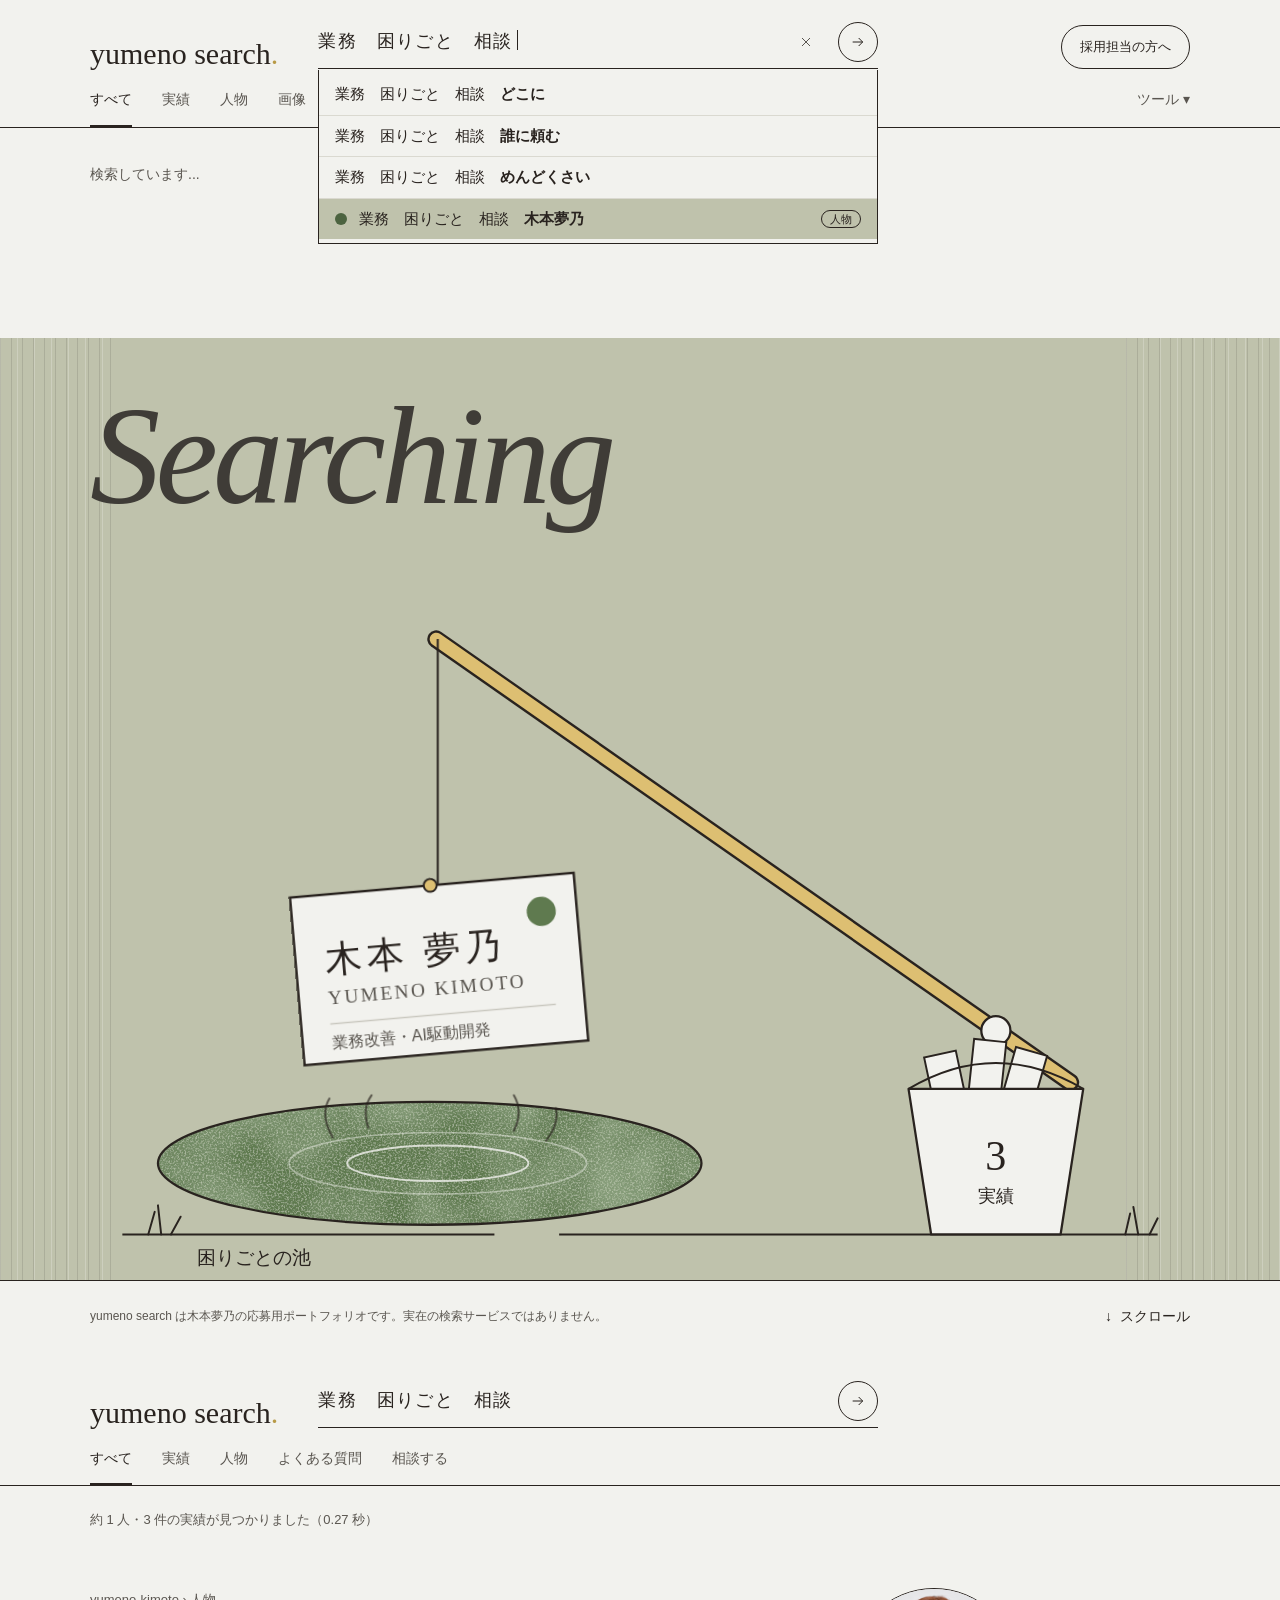
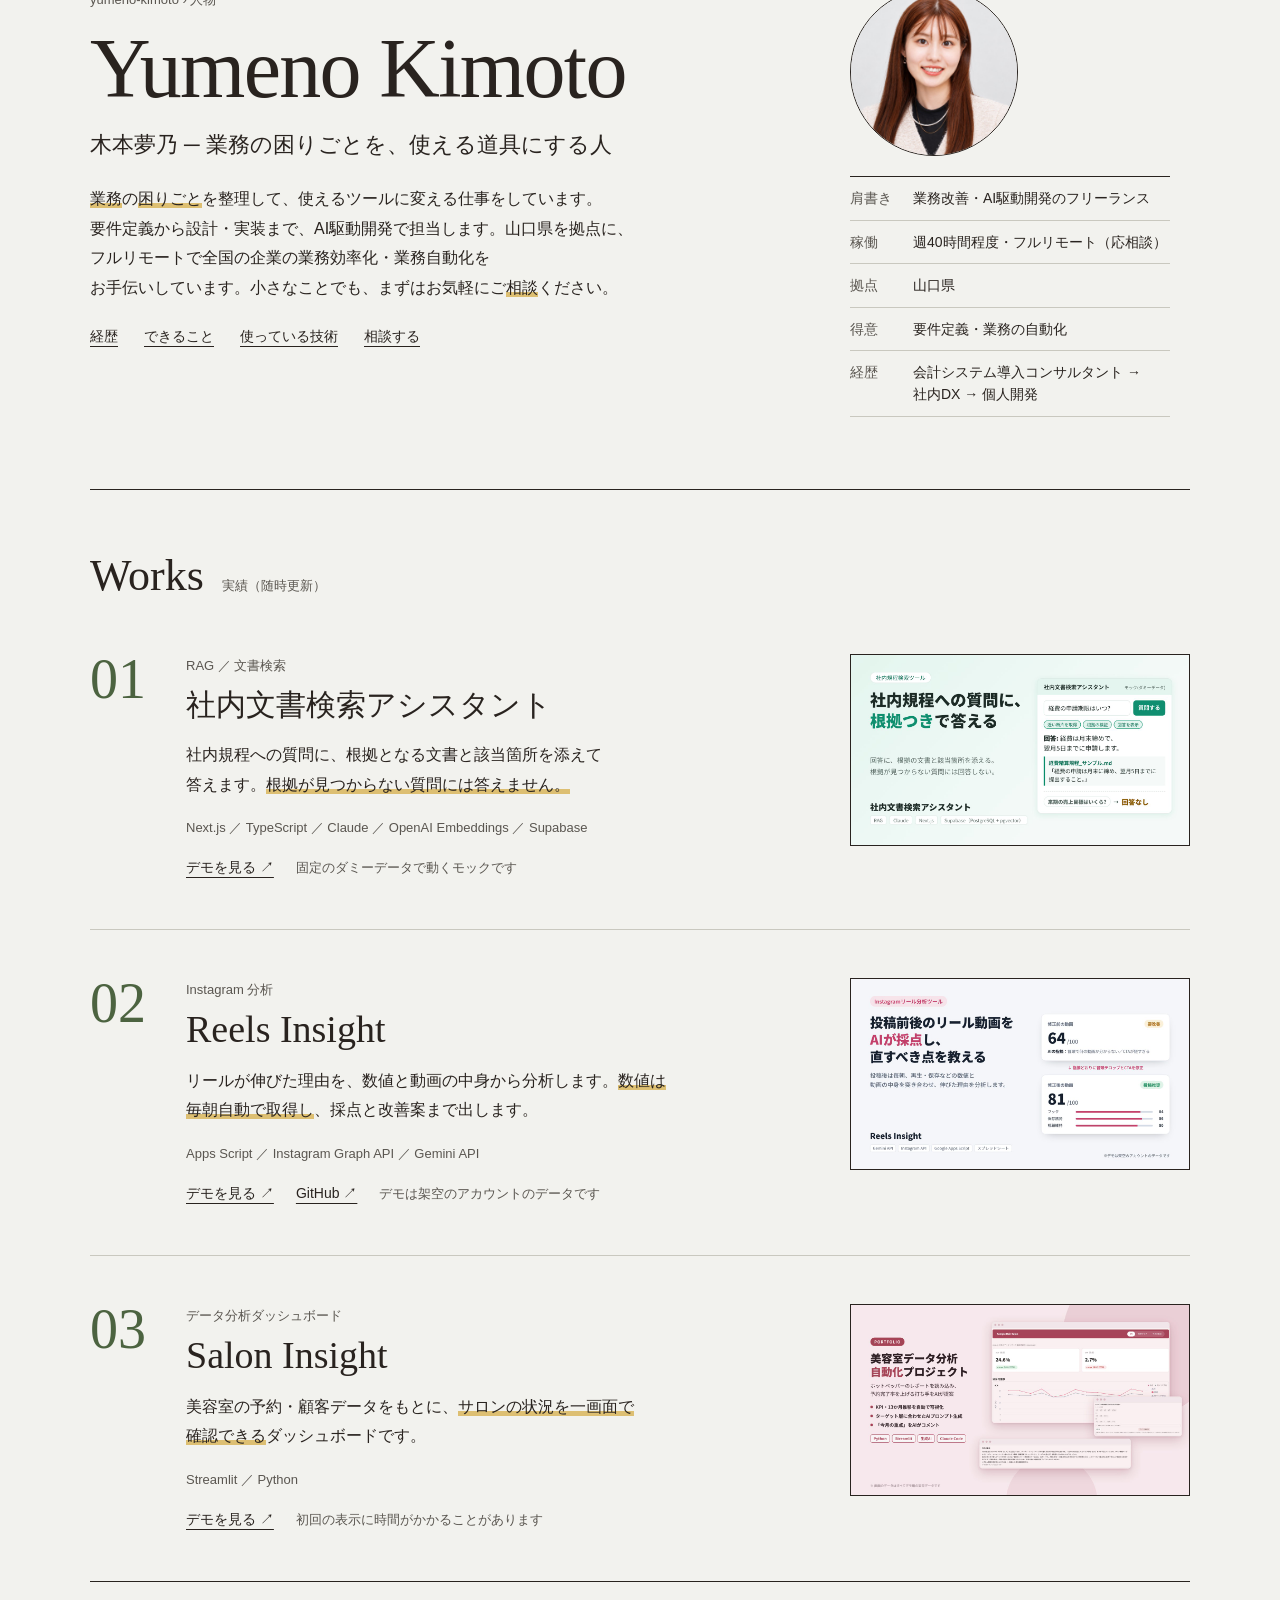
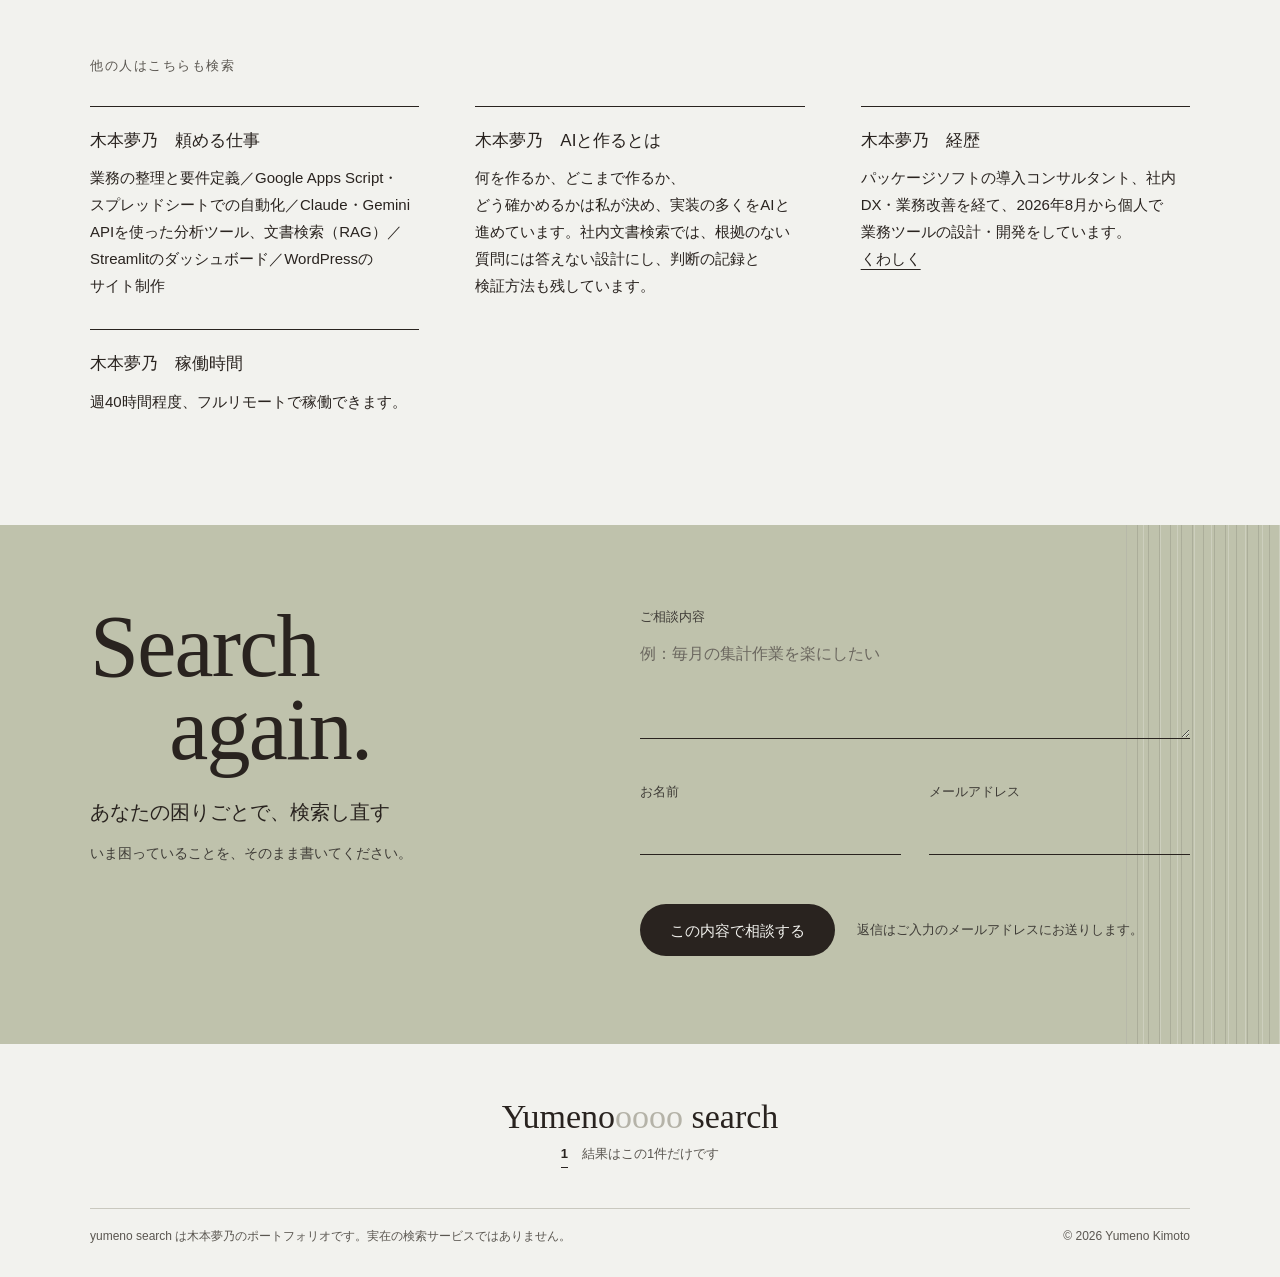
==== commit 3e07ce49: "SEO対策：タイトル・説明文・構造化データ・OGP画像・サイトマップを追加 Co-Authored-By: Claude Opus 5.5 <noreply@anthropic.com> Claude" ====
--- a/index.html
+++ b/index.html
@@ -5,16 +5,27 @@
 <meta name="viewport" content="width=device-width, initial-scale=1, viewport-fit=cover">
 <meta http-equiv="Content-Security-Policy" content="default-src 'self'; script-src 'self'; style-src 'self' 'unsafe-inline' https://fonts.googleapis.com; font-src https://fonts.gstatic.com; img-src 'self' data:; connect-src https://script.google.com https://script.googleusercontent.com; form-action 'none'; base-uri 'none'; object-src 'none'; upgrade-insecure-requests">
 <meta name="referrer" content="strict-origin-when-cross-origin">
-<title>木本夢乃 ポートフォリオ</title>
-<meta name="description" content="業務の困りごとを、使える道具にする。木本夢乃（業務改善・AI駆動開発）のポートフォリオです。">
-<meta property="og:title" content="木本夢乃 ポートフォリオ｜yumeno search">
-<meta property="og:description" content="「業務　困りごと　相談」で検索すると、木本夢乃と実績3件が見つかります。">
-<meta property="og:type" content="website">
+<title>木本夢乃｜山口県のフリーランスエンジニア（業務改善・AI駆動開発）</title>
+<meta name="description" content="山口県を拠点に、フルリモートで業務改善・業務効率化を支援するフリーランスエンジニア、木本夢乃のポートフォリオ。要件定義から、Google Apps Scriptでの自動化、AI駆動開発での業務ツール・社内文書検索（RAG）・ダッシュボード開発まで担当します。">
+<link rel="canonical" href="https://yumeyume90.github.io/portfolio/">
+<meta name="author" content="木本夢乃">
+<meta property="og:title" content="木本夢乃｜山口県のフリーランスエンジニア（業務改善・AI駆動開発）">
+<meta property="og:description" content="「業務　困りごと　相談」で検索すると、木本夢乃と実績3件が見つかります。山口県を拠点に、フルリモートで業務改善を支援しています。">
+<meta property="og:type" content="profile">
+<meta property="og:url" content="https://yumeyume90.github.io/portfolio/">
+<meta property="og:image" content="https://yumeyume90.github.io/portfolio/img/ogp.jpg">
+<meta property="og:image:width" content="1200">
+<meta property="og:image:height" content="630">
+<meta property="og:image:alt" content="yumeno search ― 木本夢乃 山口県のフリーランスエンジニア（業務改善・AI駆動開発）">
+<meta property="og:site_name" content="yumeno search">
+<meta property="og:locale" content="ja_JP">
+<meta name="twitter:card" content="summary_large_image">
 <meta name="theme-color" content="#BFC2AC">
 <link rel="preconnect" href="https://fonts.googleapis.com">
 <link rel="preconnect" href="https://fonts.gstatic.com" crossorigin>
 <link rel="stylesheet" href="https://fonts.googleapis.com/css2?family=DM+Serif+Display:ital@0;1&family=Zen+Kaku+Gothic+New:wght@300;400;500;700&display=swap">
 <link rel="stylesheet" href="style.css">
+<script type="application/ld+json">{"@context": "https://schema.org", "@graph": [{"@type": "ProfilePage", "@id": "https://yumeyume90.github.io/portfolio/#page", "url": "https://yumeyume90.github.io/portfolio/", "name": "木本夢乃 ポートフォリオ", "inLanguage": "ja", "mainEntity": {"@id": "https://yumeyume90.github.io/portfolio/#person"}}, {"@type": "Person", "@id": "https://yumeyume90.github.io/portfolio/#person", "name": "木本夢乃", "alternateName": ["Yumeno Kimoto", "木本 夢乃"], "jobTitle": "フリーランスエンジニア（業務改善・AI駆動開発）", "url": "https://yumeyume90.github.io/portfolio/", "image": "https://yumeyume90.github.io/portfolio/img/me.jpg", "description": "山口県を拠点に、フルリモートで業務改善・業務効率化を支援。要件定義からGoogle Apps Scriptでの業務自動化、AI駆動開発での業務ツール開発まで担当。", "address": {"@type": "PostalAddress", "addressRegion": "山口県", "addressCountry": "JP"}, "knowsAbout": ["業務改善", "業務効率化", "業務自動化", "要件定義", "AI駆動開発", "Google Apps Script", "RAG", "Streamlit", "Next.js", "TypeScript", "Python"], "sameAs": ["https://github.com/yumeyume90"]}]}</script>
 <style>body{margin:0}[hidden]{display:none!important}img{max-width:100%}</style>
 </head>
 <body>
@@ -53,6 +64,7 @@
       </div>
     </header>
 
+    <h1 class="sr">木本夢乃｜山口県のフリーランスエンジニア（業務改善・AI駆動開発）</h1>
     <div class="found-area" id="top">
       <div class="in">
         <div class="found-row" data-found>
@@ -75,11 +87,11 @@
       <div class="stripes l" aria-hidden="true"></div>
       <div class="stripes r" aria-hidden="true"></div>
       <div class="in band-in">
-        <h1 class="big">
+        <p class="big" aria-hidden="true">
           <span class="pop" data-found>Found</span>
           <span class="pop d1 indent" data-found>you<span class="stop">.</span></span>
           <span class="searching-word" data-searching hidden>Searching</span>
-        </h1>
+        </p>
         <svg class="fish pop d2" data-found role="img" aria-label="困りごとの池から、木本夢乃の名刺が釣り上げられているイラスト" viewBox="0 0 680 440">
           <defs>
             <filter id="moss" x="0" y="0" width="100%" height="100%">
@@ -171,7 +183,7 @@
             <a class="rt" href="#profile">Yumeno Kimoto</a>
             <span class="sub">木本夢乃 ─ 業務の困りごとを、使える道具にする人</span>
           </h2>
-          <p class="lead"><span class="mk">業務</span>の<span class="mk">困りごと</span>を整理して、使えるツールに変える仕事をしています。要件定義から設計・実装まで、AI駆動開発で担当します。小さなことでも、まずはお気軽にご<span class="mk">相談</span>ください。</p>
+          <p class="lead"><span class="mk">業務</span>の<span class="mk">困りごと</span>を整理して、使えるツールに変える仕事をしています。要件定義から設計・実装まで、AI駆動開発で担当します。山口県を拠点に、フルリモートで全国の企業の業務効率化・業務自動化をお手伝いしています。小さなことでも、まずはお気軽にご<span class="mk">相談</span>ください。</p>
           <div class="sublinks">
             <a class="ul" href="#profile">経歴</a>
             <a class="ul" href="#skills">できること</a>
@@ -184,6 +196,7 @@
           <dl>
             <dt>肩書き</dt><dd>業務改善・AI駆動開発のフリーランス</dd>
             <dt>稼働</dt><dd>週40時間程度・フルリモート（応相談）</dd>
+            <dt>拠点</dt><dd>山口県</dd>
             <dt>得意</dt><dd>要件定義・業務の自動化</dd>
             <dt>経歴</dt><dd>会計システム導入コンサルタント → 社内DX → 個人開発</dd>
           </dl>
@@ -331,17 +344,17 @@
       <a class="ul" href="#results" style="font-size:13px">← 検索結果に戻る</a>
     </header>
     <div class="p-name">
-      <p class="kicker">人物 ／ 業務改善・AI駆動開発のフリーランス</p>
-      <h1 id="name-h">
+      <p class="kicker">人物 ／ 山口県の業務改善・AI駆動開発のフリーランスエンジニア</p>
+      <h2 id="name-h" class="p-h">
         <span class="serif">Yumeno</span>
         <span class="serif k">Kimoto</span>
         <span class="ja">木本 夢乃</span>
-      </h1>
+      </h2>
     </div>
   </section>
 
   <main class="in p-main">
-    <p class="p-lead">業務を理解し、技術でより良い形に変えていくことを仕事にしています。導入コンサルタントとして要件定義や顧客折衝を経験したあと、社内DXで業務改善に取り組み、現在はAI駆動開発で業務ツールを作っています。</p>
+    <p class="p-lead">業務を理解し、技術でより良い形に変えていくことを仕事にしています。導入コンサルタントとして要件定義や顧客折衝を経験したあと、社内DXで業務改善に取り組み、現在は山口県を拠点に、AI駆動開発で業務ツールを作っています。</p>
 
     <section class="p-sec" aria-labelledby="career-h">
       <h2 class="sec-h" id="career-h"><span class="serif">Career</span><small>経歴</small></h2>
--- a/style.css
+++ b/style.css
@@ -189,10 +189,10 @@
 .p-head .logo { font-size: 22px; }
 .p-name { position: relative; z-index: 2; padding: 40px max(clamp(16px, 11vw, 150px), env(safe-area-inset-right, 0px)) 0 max(clamp(16px, 11vw, 150px), env(safe-area-inset-left, 0px)); }
 .p-name .kicker { margin: 0 0 14px; font-size: 13px; letter-spacing: 0.08em; color: var(--muted-2); }
-.p-name h1 { margin: 0; font-weight: 400; }
-.p-name h1 .serif { display: block; font-size: clamp(72px, 14vw, 184px); line-height: 0.88; letter-spacing: -0.035em; }
-.p-name h1 .k { padding-left: 1.2em; white-space: nowrap; }
-.p-name h1 .ja { display: block; margin-top: 26px; font-size: 22px; font-weight: 500; letter-spacing: 0.2em; }
+.p-name .p-h { margin: 0; font-weight: 400; }
+.p-name .p-h .serif { display: block; font-size: clamp(72px, 14vw, 184px); line-height: 0.88; letter-spacing: -0.035em; }
+.p-name .p-h .k { padding-left: 1.2em; white-space: nowrap; }
+.p-name .p-h .ja { display: block; margin-top: 26px; font-size: 22px; font-weight: 500; letter-spacing: 0.2em; }
 .p-main { max-width: 1060px; padding-top: 72px; padding-bottom: 40px; }
 .p-lead { margin: 0; max-width: 30em; font-size: clamp(20px, 2.4vw, 26px); line-height: 1.85; }
 .p-sec { margin-top: 96px; }
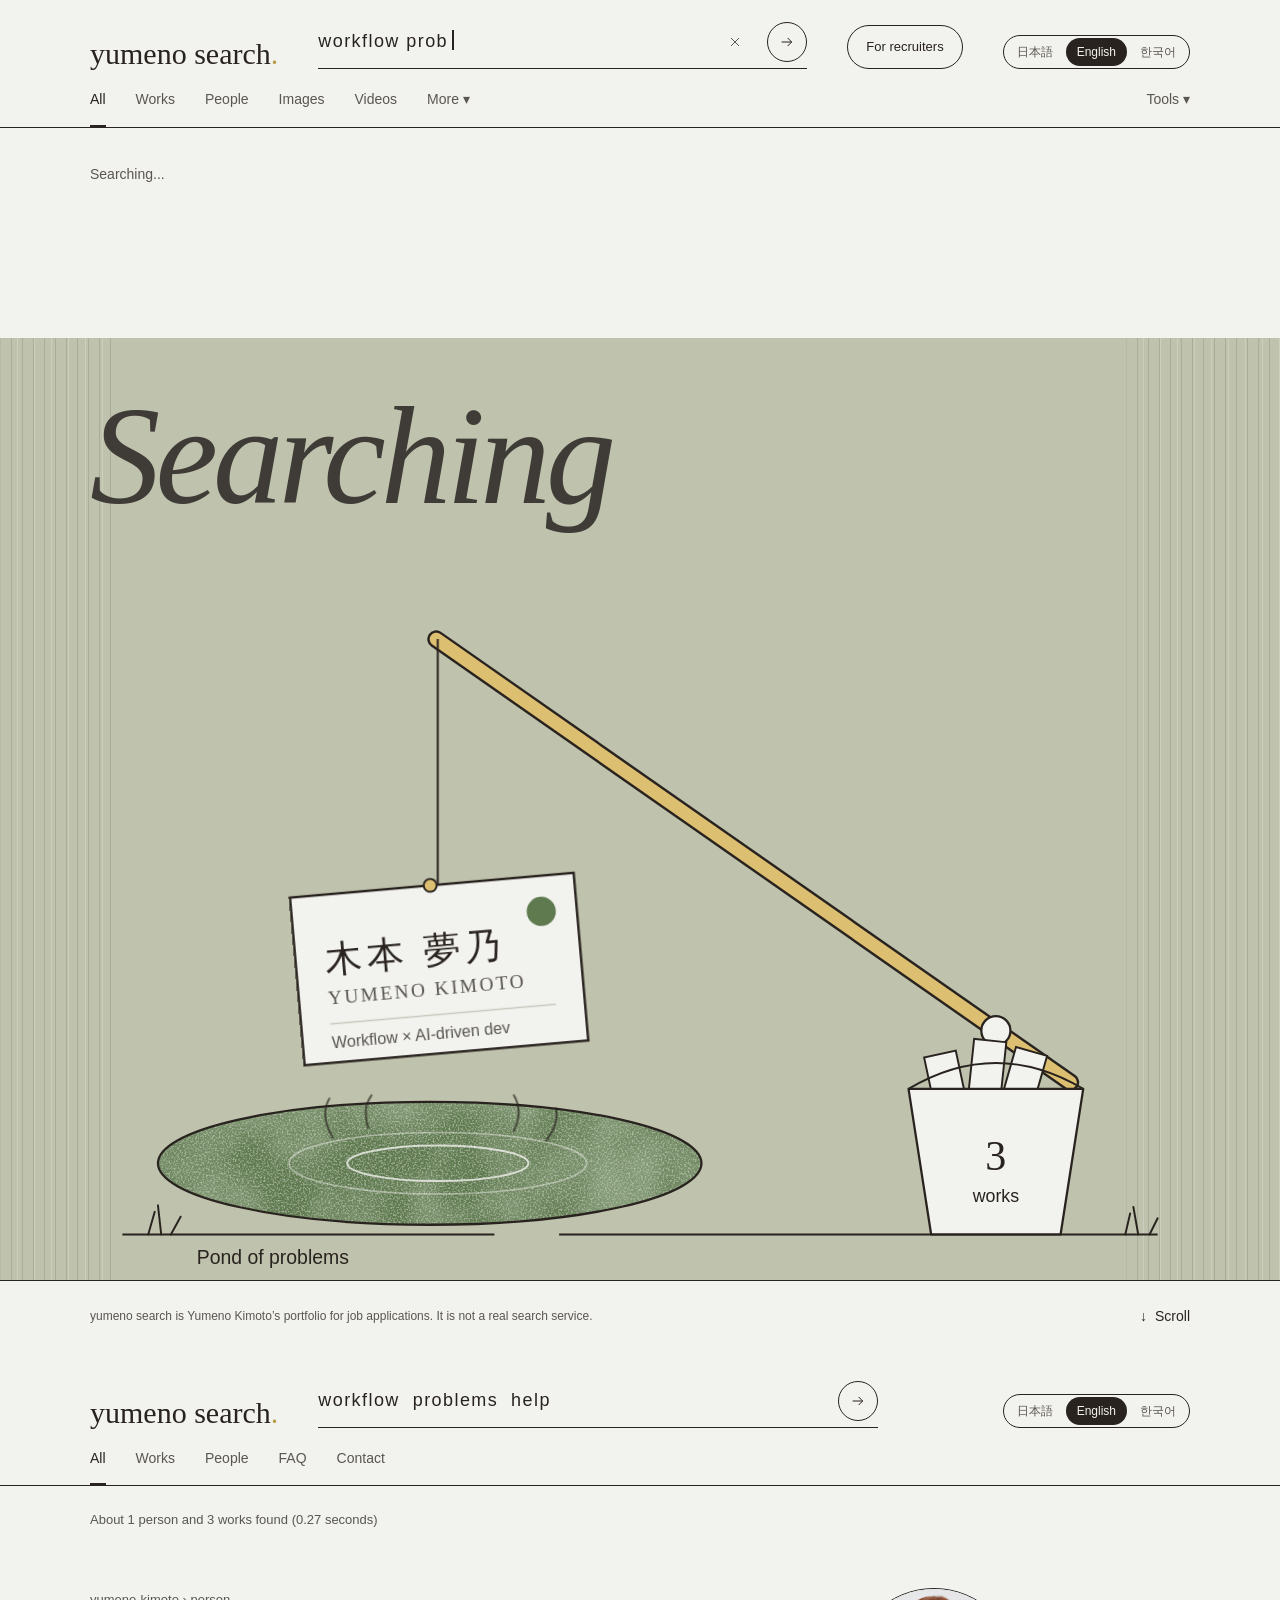
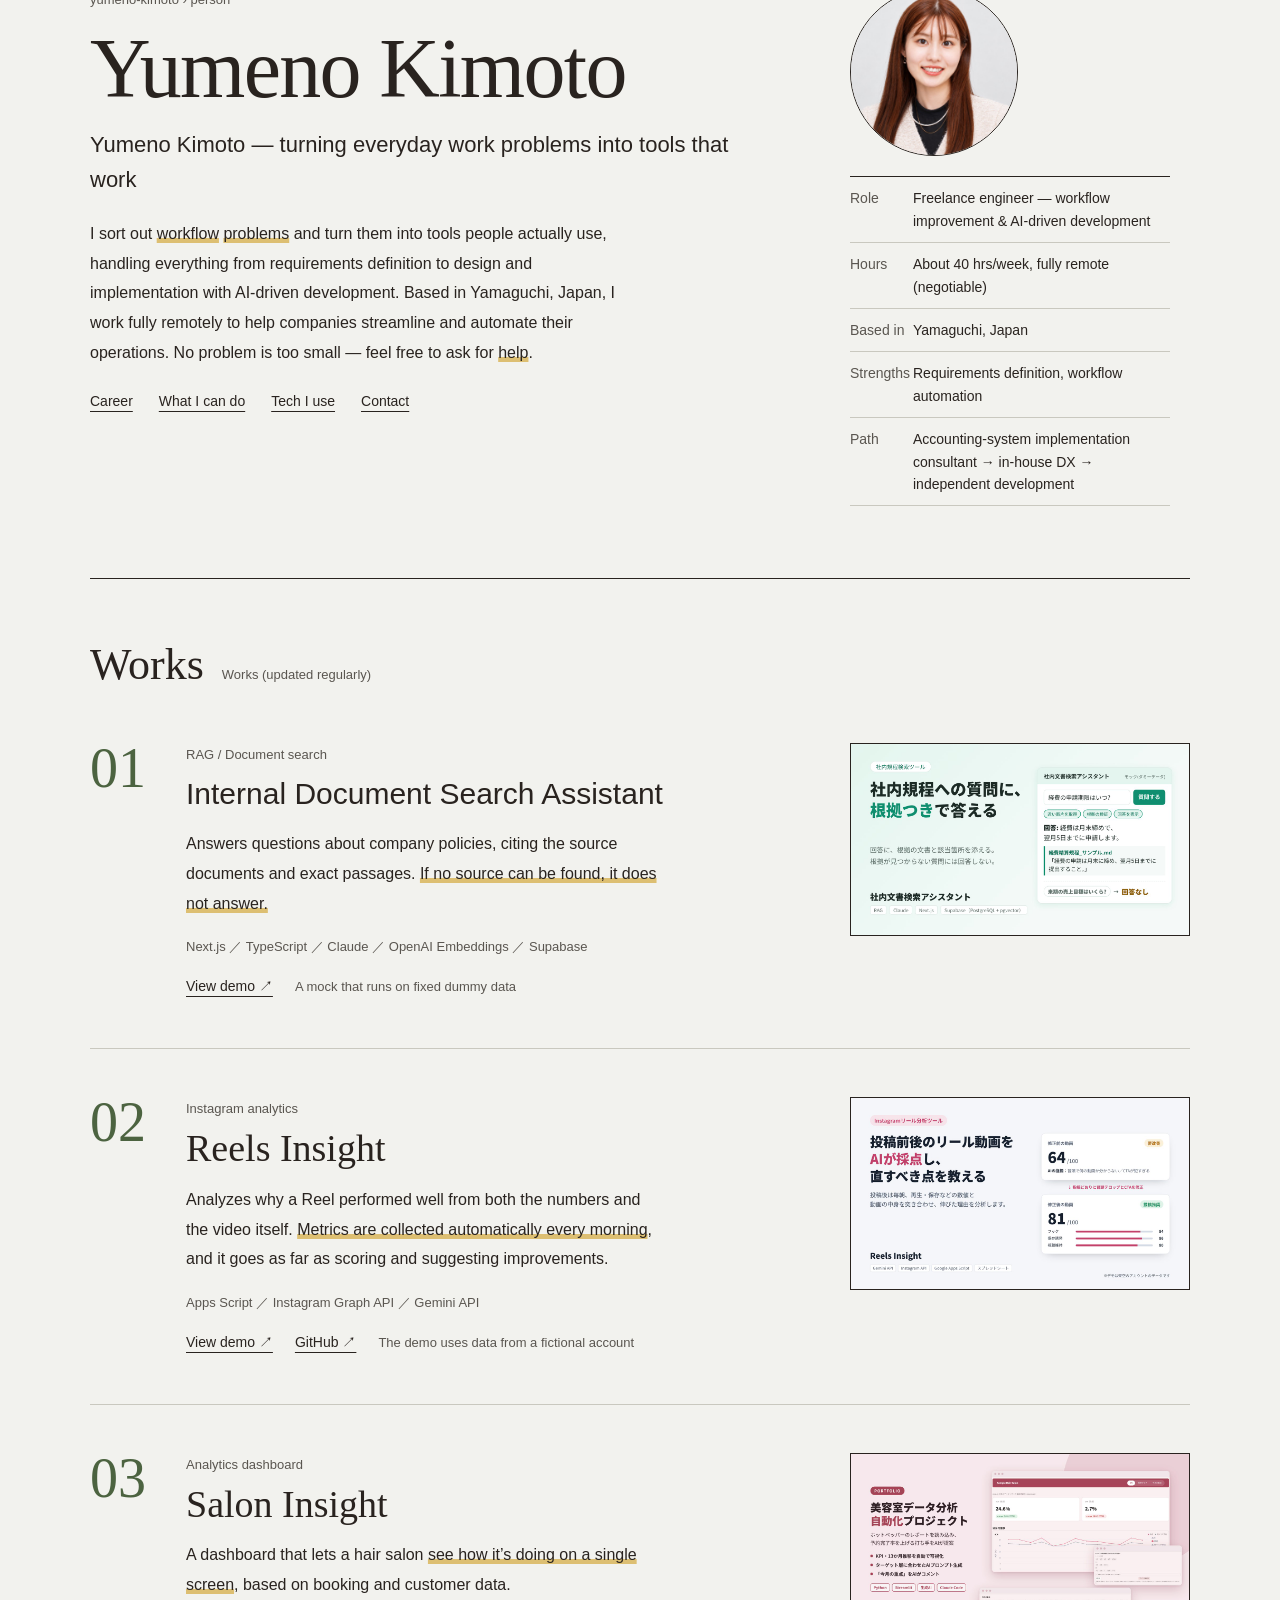
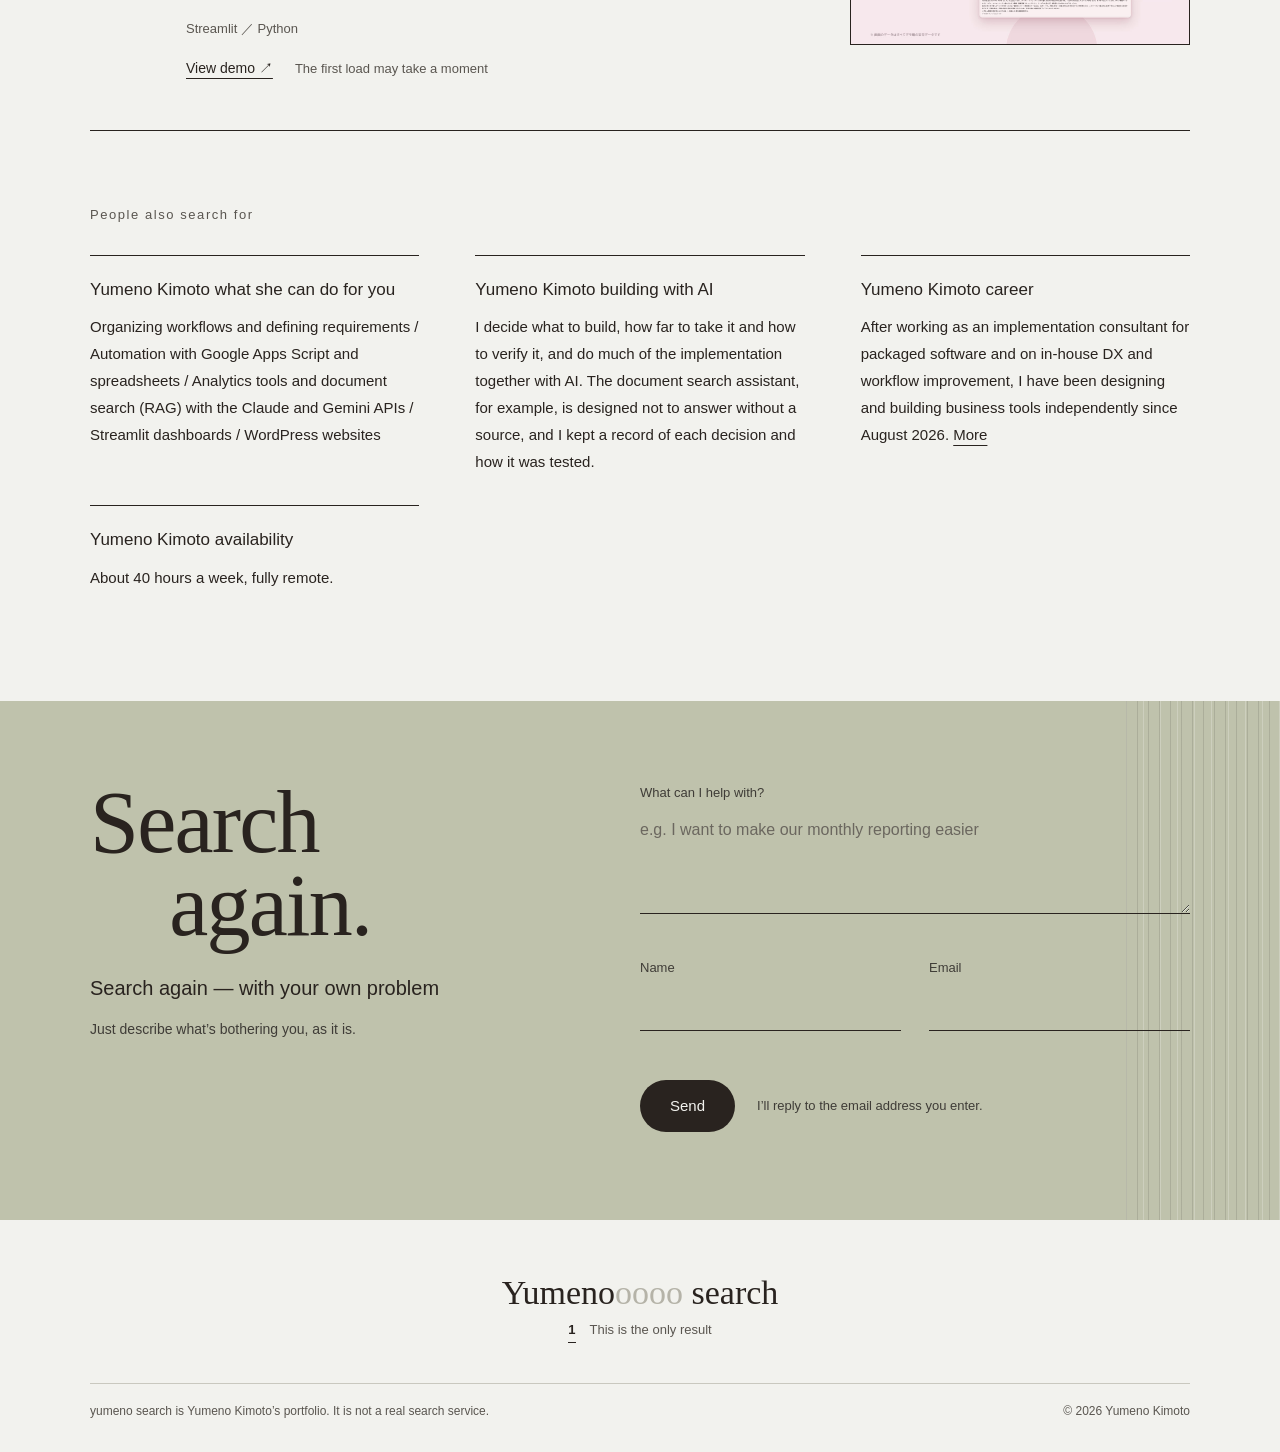
==== commit 89bd00f1: "英語版・韓国語版を追加（日本語／English／한국어 の切り替え） Co-Authored-By: Claude Opus 5.5 <noreply@anthropic.com> Claude-Se" ====
--- a/index.html
+++ b/index.html
@@ -23,7 +23,7 @@
 <meta name="theme-color" content="#BFC2AC">
 <link rel="preconnect" href="https://fonts.googleapis.com">
 <link rel="preconnect" href="https://fonts.gstatic.com" crossorigin>
-<link rel="stylesheet" href="https://fonts.googleapis.com/css2?family=DM+Serif+Display:ital@0;1&family=Zen+Kaku+Gothic+New:wght@300;400;500;700&display=swap">
+<link rel="stylesheet" href="https://fonts.googleapis.com/css2?family=DM+Serif+Display:ital@0;1&family=Noto+Sans+KR:wght@400;500;700&family=Zen+Kaku+Gothic+New:wght@300;400;500;700&display=swap">
 <link rel="stylesheet" href="style.css">
 <script type="application/ld+json">{"@context": "https://schema.org", "@graph": [{"@type": "ProfilePage", "@id": "https://yumeyume90.github.io/portfolio/#page", "url": "https://yumeyume90.github.io/portfolio/", "name": "木本夢乃 ポートフォリオ", "inLanguage": "ja", "mainEntity": {"@id": "https://yumeyume90.github.io/portfolio/#person"}}, {"@type": "Person", "@id": "https://yumeyume90.github.io/portfolio/#person", "name": "木本夢乃", "alternateName": ["Yumeno Kimoto", "木本 夢乃"], "jobTitle": "フリーランスエンジニア（業務改善・AI駆動開発）", "url": "https://yumeyume90.github.io/portfolio/", "image": "https://yumeyume90.github.io/portfolio/img/me.jpg", "description": "山口県を拠点に、フルリモートで業務改善・業務効率化を支援。要件定義からGoogle Apps Scriptでの業務自動化、AI駆動開発での業務ツール開発まで担当。", "address": {"@type": "PostalAddress", "addressRegion": "山口県", "addressCountry": "JP"}, "knowsAbout": ["業務改善", "業務効率化", "業務自動化", "要件定義", "AI駆動開発", "Google Apps Script", "RAG", "Streamlit", "Next.js", "TypeScript", "Python"], "sameAs": ["https://github.com/yumeyume90"]}]}</script>
 <style>body{margin:0}[hidden]{display:none!important}img{max-width:100%}</style>
@@ -40,46 +40,47 @@
             <form class="sbox" role="search" id="top-form">
               <label class="sr" for="q-typed">検索ワード</label>
               <div class="typed" id="q-typed" aria-live="off"><span id="typed">業務　困りごと　相談</span><span class="caret" aria-hidden="true"></span></div>
-              <button type="button" class="icon-btn" id="replay" aria-label="消して、もう一度検索する"><svg width="16" height="16" viewBox="0 0 24 24" aria-hidden="true"><path d="M6 6l12 12M18 6L6 18" stroke="currentColor" stroke-width="1.5"/></svg></button>
+              <button type="button" class="icon-btn" id="replay" aria-label="消して、もう一度検索する" data-i18n-attr="aria-label:a.replay"><svg width="16" height="16" viewBox="0 0 24 24" aria-hidden="true"><path d="M6 6l12 12M18 6L6 18" stroke="currentColor" stroke-width="1.5"/></svg></button>
               <button type="submit" class="go" aria-label="検索する"><svg width="16" height="16" viewBox="0 0 24 24" aria-hidden="true"><path d="M4 12h15M13 6l6 6-6 6" fill="none" stroke="currentColor" stroke-width="1.5"/></svg></button>
             </form>
-            <ul class="suggest pop" id="suggest" aria-label="検索候補" hidden>
+            <ul class="suggest pop" id="suggest" aria-label="検索候補" data-i18n="suggest" data-i18n-attr="aria-label:a.suggest" hidden>
               <li>業務　困りごと　相談<b>　どこに</b></li>
               <li>業務　困りごと　相談<b>　誰に頼む</b></li>
               <li>業務　困りごと　相談<b>　めんどくさい</b></li>
               <li><span class="dot" aria-hidden="true"></span><span style="flex:1">業務　困りごと　相談<b>　木本夢乃</b></span><span class="tag">人物</span></li>
             </ul>
           </div>
-          <a class="pill" href="#profile">採用担当の方へ</a>
+          <a class="pill" href="#profile" data-i18n="pill">採用担当の方へ</a>
+          <div class="lang" role="group" aria-label="Language"><button type="button" data-lang="ja" lang="ja">日本語</button><button type="button" data-lang="en" lang="en">English</button><button type="button" data-lang="ko" lang="ko">한국어</button></div>
         </div>
         <nav class="tabs" aria-label="検索の種類">
-          <a href="#top" aria-current="page">すべて</a>
-          <a href="#works">実績</a>
-          <a href="#profile">人物</a>
-          <span title="まだありません">画像</span>
-          <span title="まだありません">動画</span>
-          <span>もっと見る ▾</span>
-          <span class="push">ツール ▾</span>
+          <a href="#top" aria-current="page" data-i18n="tab.all">すべて</a>
+          <a href="#works" data-i18n="tab.works">実績</a>
+          <a href="#profile" data-i18n="tab.person">人物</a>
+          <span data-i18n="tab.img">画像</span>
+          <span data-i18n="tab.video">動画</span>
+          <span data-i18n="tab.more">もっと見る ▾</span>
+          <span class="push" data-i18n="tab.tools">ツール ▾</span>
         </nav>
       </div>
     </header>
 
-    <h1 class="sr">木本夢乃｜山口県のフリーランスエンジニア（業務改善・AI駆動開発）</h1>
+    <h1 class="sr" data-i18n="h1">木本夢乃｜山口県のフリーランスエンジニア（業務改善・AI駆動開発）</h1>
     <div class="found-area" id="top">
       <div class="in">
         <div class="found-row" data-found>
-          <p class="pop"><b>業務　困りごと　相談</b> に一致する人が <span class="one">1</span> 件見つかりました！<br><a href="#results" class="ul go-link">スクロールしてください</a></p>
+          <p class="pop" data-i18n="found"><b>業務　困りごと　相談</b> に一致する人が <span class="one">1</span> 件見つかりました！<br><a href="#results" class="ul go-link">スクロールしてください</a></p>
           <aside class="tips pop d1" aria-labelledby="tips-h">
-            <h2 id="tips-h">検索のヒント：</h2>
+            <h2 id="tips-h" data-i18n="tips.h">検索のヒント：</h2>
             <ul>
-              <li>困りごとは、ふわっとしたままで大丈夫です</li>
-              <li>「めんどくさい」も立派な検索ワードです</li>
-              <li>AIで作った <span class="serif" style="font-size:16px">＝＝≠</span> 考えてない</li>
-              <li>それでも見つからないときは、<a href="#contact" class="ul">本人に聞くのが早いです</a></li>
+              <li data-i18n="tips.1">困りごとは、ふわっとしたままで大丈夫です</li>
+              <li data-i18n="tips.2">「めんどくさい」も立派な検索ワードです</li>
+              <li data-i18n="tips.3">AIで作った <span class="serif" style="font-size:16px">＝＝≠</span> 考えてない</li>
+              <li data-i18n="tips.4">それでも見つからないときは、<a href="#contact" class="ul">本人に聞くのが早いです</a></li>
             </ul>
           </aside>
         </div>
-        <p class="searching" data-searching hidden>検索しています<span class="dots"><span>.</span><span>.</span><span>.</span></span></p>
+        <p class="searching" data-searching data-i18n="searching" hidden>検索しています<span class="dots"><span>.</span><span>.</span><span>.</span></span></p>
       </div>
     </div>
 
@@ -92,7 +93,7 @@
           <span class="pop d1 indent" data-found>you<span class="stop">.</span></span>
           <span class="searching-word" data-searching hidden>Searching</span>
         </p>
-        <svg class="fish pop d2" data-found role="img" aria-label="困りごとの池から、木本夢乃の名刺が釣り上げられているイラスト" viewBox="0 0 680 440">
+        <svg class="fish pop d2" data-found role="img" aria-label="困りごとの池から、木本夢乃の名刺が釣り上げられているイラスト" data-i18n-attr="aria-label:a.fish" viewBox="0 0 680 440">
           <defs>
             <filter id="moss" x="0" y="0" width="100%" height="100%">
               <feTurbulence type="fractalNoise" baseFrequency="0.02" numOctaves="3" seed="7" result="blot"/>
@@ -110,7 +111,7 @@
           <ellipse cx="210" cy="368" rx="168" ry="38" fill="none" stroke="#29231F" stroke-width="1.4"/>
           <ellipse cx="215" cy="368" rx="56" ry="11" fill="none" stroke="#F2F2EE" stroke-width="1.2" opacity="0.8"/>
           <ellipse cx="215" cy="368" rx="92" ry="19" fill="none" stroke="#F2F2EE" stroke-width="1" opacity="0.45"/>
-          <text x="66" y="430" font-family="Zen Kaku Gothic New, sans-serif" font-size="12" fill="#29231F">困りごとの池</text>
+          <text x="66" y="430" font-family="Zen Kaku Gothic New, sans-serif" font-size="12" fill="#29231F" data-i18n="svg.pond">困りごとの池</text>
           <g class="sway">
             <line x1="606" y1="318" x2="214" y2="44" stroke="#29231F" stroke-width="11" stroke-linecap="round"/>
             <line x1="606" y1="318" x2="214" y2="44" stroke="#DDBF72" stroke-width="8" stroke-linecap="round"/>
@@ -125,7 +126,7 @@
                 <text x="146" y="244" font-family="Zen Kaku Gothic New, sans-serif" font-weight="500" font-size="23" letter-spacing="3" fill="#29231F">木本 夢乃</text>
                 <text x="146" y="264" font-family="DM Serif Display, serif" font-size="12" letter-spacing="1.5" fill="#5A5650">YUMENO KIMOTO</text>
                 <line x1="146" y1="276" x2="286" y2="276" stroke="#C9C8BF" stroke-width="1"/>
-                <text x="146" y="291" font-family="Zen Kaku Gothic New, sans-serif" font-size="10" fill="#5A5650">業務改善・AI駆動開発</text>
+                <text x="146" y="291" font-family="Zen Kaku Gothic New, sans-serif" font-size="10" fill="#5A5650" data-i18n="svg.role">業務改善・AI駆動開発</text>
                 <circle cx="282" cy="218" r="9" fill="#5F7A4F"/>
               </g>
             </g>
@@ -137,13 +138,13 @@
           <path d="M506 322 H614 L600 412 H520 Z" fill="#F2F2EE" stroke="#29231F" stroke-width="1.4" stroke-linejoin="round"/>
           <path d="M506 322 Q560 290 614 322" fill="none" stroke="#29231F" stroke-width="1.2"/>
           <text x="560" y="372" text-anchor="middle" font-family="DM Serif Display, serif" font-size="26" fill="#29231F">3</text>
-          <text x="560" y="392" text-anchor="middle" font-family="Zen Kaku Gothic New, sans-serif" font-size="11" fill="#29231F">実績</text>
+          <text x="560" y="392" text-anchor="middle" font-family="Zen Kaku Gothic New, sans-serif" font-size="11" fill="#29231F" data-i18n="svg.works">実績</text>
         </svg>
       </div>
       <div class="band-foot">
         <div class="in">
-          <small>yumeno search は木本夢乃の応募用ポートフォリオです。実在の検索サービスではありません。</small>
-          <a class="scroll-cue" href="#results"><span class="bob" aria-hidden="true">↓</span>スクロール</a>
+          <small data-i18n="note.app">yumeno search は木本夢乃の応募用ポートフォリオです。実在の検索サービスではありません。</small>
+          <a class="scroll-cue" href="#results" data-i18n="scroll"><span class="bob" aria-hidden="true">↓</span>スクロール</a>
         </div>
       </div>
     </section>
@@ -162,38 +163,39 @@
               <button type="submit" class="go" aria-label="検索"><svg width="16" height="16" viewBox="0 0 24 24" aria-hidden="true"><path d="M4 12h15M13 6l6 6-6 6" fill="none" stroke="currentColor" stroke-width="1.5"/></svg></button>
             </form>
           </div>
+  <div class="lang push" role="group" aria-label="Language"><button type="button" data-lang="ja" lang="ja">日本語</button><button type="button" data-lang="en" lang="en">English</button><button type="button" data-lang="ko" lang="ko">한국어</button></div>
         </div>
         <nav class="tabs" aria-label="検索結果の種類">
-          <a href="#results" aria-current="page">すべて</a>
-          <a href="#works">実績</a>
-          <a href="#profile">人物</a>
-          <a href="#faq">よくある質問</a>
-          <a href="#contact">相談する</a>
+          <a href="#results" aria-current="page" data-i18n="tab.all">すべて</a>
+          <a href="#works" data-i18n="tab.works">実績</a>
+          <a href="#profile" data-i18n="tab.person">人物</a>
+          <a href="#faq" data-i18n="tab.faq">よくある質問</a>
+          <a href="#contact" data-i18n="tab.contact">相談する</a>
         </nav>
       </div>
     </header>
 
     <div class="in">
-      <p class="stats">約 1 人・3 件の実績が見つかりました（0.27 秒）</p>
+      <p class="stats" data-i18n="stats">約 1 人・3 件の実績が見つかりました（0.27 秒）</p>
 
       <div class="person">
         <article>
-          <p class="crumb">yumeno-kimoto › 人物</p>
+          <p class="crumb" data-i18n="crumb">yumeno-kimoto › 人物</p>
           <h2>
             <a class="rt" href="#profile">Yumeno Kimoto</a>
-            <span class="sub">木本夢乃 ─ 業務の困りごとを、使える道具にする人</span>
+            <span class="sub" data-i18n="sub">木本夢乃 ─ 業務の困りごとを、使える道具にする人</span>
           </h2>
-          <p class="lead"><span class="mk">業務</span>の<span class="mk">困りごと</span>を整理して、使えるツールに変える仕事をしています。要件定義から設計・実装まで、AI駆動開発で担当します。山口県を拠点に、フルリモートで全国の企業の業務効率化・業務自動化をお手伝いしています。小さなことでも、まずはお気軽にご<span class="mk">相談</span>ください。</p>
+          <p class="lead" data-i18n="lead"><span class="mk">業務</span>の<span class="mk">困りごと</span>を整理して、使えるツールに変える仕事をしています。要件定義から設計・実装まで、AI駆動開発で担当します。山口県を拠点に、フルリモートで全国の企業の業務効率化・業務自動化をお手伝いしています。小さなことでも、まずはお気軽にご<span class="mk">相談</span>ください。</p>
           <div class="sublinks">
-            <a class="ul" href="#profile">経歴</a>
-            <a class="ul" href="#skills">できること</a>
-            <a class="ul" href="#tech">使っている技術</a>
-            <a class="ul" href="#contact">相談する</a>
+            <a class="ul" href="#profile" data-i18n="sl.career">経歴</a>
+            <a class="ul" href="#skills" data-i18n="sl.skills">できること</a>
+            <a class="ul" href="#tech" data-i18n="sl.tech">使っている技術</a>
+            <a class="ul" href="#contact" data-i18n="tab.contact">相談する</a>
           </div>
         </article>
-        <aside class="card" aria-label="木本夢乃について">
-          <img class="me" src="img/me.jpg" alt="木本夢乃の写真" width="168" height="168">
-          <dl>
+        <aside class="card" aria-label="木本夢乃について" data-i18n-attr="aria-label:a.card">
+          <img class="me" src="img/me.jpg" alt="木本夢乃の写真" data-i18n-attr="alt:a.photo" width="168" height="168">
+          <dl data-i18n="card">
             <dt>肩書き</dt><dd>業務改善・AI駆動開発のフリーランス</dd>
             <dt>稼働</dt><dd>週40時間程度・フルリモート（応相談）</dd>
             <dt>拠点</dt><dd>山口県</dd>
@@ -204,53 +206,53 @@
       </div>
 
       <section id="works" aria-labelledby="works-h">
-        <h2 class="sec-h" id="works-h"><span class="serif">Works</span><small>実績（随時更新）</small></h2>
+        <h2 class="sec-h" id="works-h"><span class="serif">Works</span><small data-i18n="works.sub">実績（随時更新）</small></h2>
         <ol class="works">
           <li class="work">
             <div class="work-main">
               <span class="work-no" aria-hidden="true">01</span>
               <div>
-                <p class="kind">RAG ／ 文書検索</p>
-                <h3><a class="rt" href="https://yumeyume90.github.io/docsearch-insight/" target="_blank" rel="noopener">社内文書検索アシスタント</a></h3>
-                <p class="desc">社内規程への質問に、根拠となる文書と該当箇所を添えて答えます。<span class="mk">根拠が見つからない質問には答えません。</span></p>
+                <p class="kind" data-i18n="w1.kind">RAG ／ 文書検索</p>
+                <h3><a class="rt" href="https://yumeyume90.github.io/docsearch-insight/" target="_blank" rel="noopener" data-i18n="w1.title">社内文書検索アシスタント</a></h3>
+                <p class="desc" data-i18n="w1.desc">社内規程への質問に、根拠となる文書と該当箇所を添えて答えます。<span class="mk">根拠が見つからない質問には答えません。</span></p>
                 <p class="stack">Next.js ／ TypeScript ／ Claude ／ OpenAI Embeddings ／ Supabase</p>
-                <p class="acts"><a class="ul" href="https://yumeyume90.github.io/docsearch-insight/" target="_blank" rel="noopener">デモを見る ↗</a><small>固定のダミーデータで動くモックです</small></p>
+                <p class="acts"><a class="ul" href="https://yumeyume90.github.io/docsearch-insight/" target="_blank" rel="noopener" data-i18n="demo">デモを見る ↗</a><small data-i18n="w1.note">固定のダミーデータで動くモックです</small></p>
               </div>
             </div>
-            <a class="shot" href="https://yumeyume90.github.io/docsearch-insight/" target="_blank" rel="noopener" tabindex="-1"><img src="img/works-docsearch.jpg" alt="社内文書検索アシスタントのサムネイル。社内規程への質問に、根拠つきで答える" width="1280" height="720" loading="lazy" decoding="async"></a>
+            <a class="shot" href="https://yumeyume90.github.io/docsearch-insight/" target="_blank" rel="noopener" tabindex="-1"><img src="img/works-docsearch.jpg" alt="社内文書検索アシスタントのサムネイル。社内規程への質問に、根拠つきで答える" data-i18n-attr="alt:a.w1" width="1280" height="720" loading="lazy" decoding="async"></a>
           </li>
           <li class="work">
             <div class="work-main">
               <span class="work-no" aria-hidden="true">02</span>
               <div>
-                <p class="kind">Instagram 分析</p>
+                <p class="kind" data-i18n="w2.kind">Instagram 分析</p>
                 <h3 class="serif"><a class="rt" href="https://yumeyume90.github.io/reels-insight/" target="_blank" rel="noopener">Reels Insight</a></h3>
-                <p class="desc">リールが伸びた理由を、数値と動画の中身から分析します。<span class="mk">数値は毎朝自動で取得し</span>、採点と改善案まで出します。</p>
+                <p class="desc" data-i18n="w2.desc">リールが伸びた理由を、数値と動画の中身から分析します。<span class="mk">数値は毎朝自動で取得し</span>、採点と改善案まで出します。</p>
                 <p class="stack">Apps Script ／ Instagram Graph API ／ Gemini API</p>
-                <p class="acts"><a class="ul" href="https://yumeyume90.github.io/reels-insight/" target="_blank" rel="noopener">デモを見る ↗</a><a class="ul" href="https://github.com/yumeyume90/reels-insight" target="_blank" rel="noopener">GitHub ↗</a><small>デモは架空のアカウントのデータです</small></p>
+                <p class="acts"><a class="ul" href="https://yumeyume90.github.io/reels-insight/" target="_blank" rel="noopener" data-i18n="demo">デモを見る ↗</a><a class="ul" href="https://github.com/yumeyume90/reels-insight" target="_blank" rel="noopener">GitHub ↗</a><small data-i18n="w2.note">デモは架空のアカウントのデータです</small></p>
               </div>
             </div>
-            <a class="shot" href="https://yumeyume90.github.io/reels-insight/" target="_blank" rel="noopener" tabindex="-1"><img src="img/works-reels.jpg" alt="Reels Insightのサムネイル。投稿前後のリール動画をAIが採点し、直すべき点を教える" width="1280" height="720" loading="lazy" decoding="async"></a>
+            <a class="shot" href="https://yumeyume90.github.io/reels-insight/" target="_blank" rel="noopener" tabindex="-1"><img src="img/works-reels.jpg" alt="Reels Insightのサムネイル。投稿前後のリール動画をAIが採点し、直すべき点を教える" data-i18n-attr="alt:a.w2" width="1280" height="720" loading="lazy" decoding="async"></a>
           </li>
           <li class="work">
             <div class="work-main">
               <span class="work-no" aria-hidden="true">03</span>
               <div>
-                <p class="kind">データ分析ダッシュボード</p>
+                <p class="kind" data-i18n="w3.kind">データ分析ダッシュボード</p>
                 <h3 class="serif"><a class="rt" href="https://salon-insight-demo.streamlit.app/" target="_blank" rel="noopener">Salon Insight</a></h3>
-                <p class="desc">美容室の予約・顧客データをもとに、<span class="mk">サロンの状況を一画面で確認できる</span>ダッシュボードです。</p>
+                <p class="desc" data-i18n="w3.desc">美容室の予約・顧客データをもとに、<span class="mk">サロンの状況を一画面で確認できる</span>ダッシュボードです。</p>
                 <p class="stack">Streamlit ／ Python</p>
-                <p class="acts"><a class="ul" href="https://salon-insight-demo.streamlit.app/" target="_blank" rel="noopener">デモを見る ↗</a><small>初回の表示に時間がかかることがあります</small></p>
+                <p class="acts"><a class="ul" href="https://salon-insight-demo.streamlit.app/" target="_blank" rel="noopener" data-i18n="demo">デモを見る ↗</a><small data-i18n="w3.note">初回の表示に時間がかかることがあります</small></p>
               </div>
             </div>
-            <a class="shot" href="https://salon-insight-demo.streamlit.app/" target="_blank" rel="noopener" tabindex="-1"><img src="img/works-salon.jpg" alt="Salon Insightのサムネイル。美容室データ分析の自動化プロジェクト" width="1280" height="720" loading="lazy" decoding="async"></a>
+            <a class="shot" href="https://salon-insight-demo.streamlit.app/" target="_blank" rel="noopener" tabindex="-1"><img src="img/works-salon.jpg" alt="Salon Insightのサムネイル。美容室データ分析の自動化プロジェクト" data-i18n-attr="alt:a.w3" width="1280" height="720" loading="lazy" decoding="async"></a>
           </li>
         </ol>
       </section>
 
       <section id="faq" aria-labelledby="faq-h">
-        <h2 class="eyebrow" id="faq-h">他の人はこちらも検索</h2>
-        <div class="faq-grid">
+        <h2 class="eyebrow" id="faq-h" data-i18n="faq.h">他の人はこちらも検索</h2>
+        <div class="faq-grid" data-i18n="faq">
           <div>
             <h3>木本夢乃　頼める仕事</h3>
             <p>業務の整理と要件定義／Google Apps Script・スプレッドシートでの自動化／Claude・Gemini APIを使った分析ツール、文書検索（RAG）／Streamlitのダッシュボード／WordPressのサイト制作</p>
@@ -277,27 +279,27 @@
         <div>
           <h2 id="contact-h">
             <span class="serif">Search<br><span>again.</span></span>
-            <span class="ja">あなたの困りごとで、検索し直す</span>
+            <span class="ja" data-i18n="contact.sub">あなたの困りごとで、検索し直す</span>
           </h2>
-          <p class="note">いま困っていることを、そのまま書いてください。</p>
+          <p class="note" data-i18n="contact.note">いま困っていることを、そのまま書いてください。</p>
         </div>
         <form class="cform" id="contact-form" novalidate>
           <div class="f">
-            <label for="c-body">ご相談内容</label>
-            <textarea id="c-body" class="fld" rows="3" maxlength="2000" placeholder="例：毎月の集計作業を楽にしたい"></textarea>
+            <label for="c-body" data-i18n="f.body">ご相談内容</label>
+            <textarea id="c-body" class="fld" rows="3" maxlength="2000" placeholder="例：毎月の集計作業を楽にしたい" data-i18n-attr="placeholder:f.ph"></textarea>
             <p class="err" id="e-body" aria-live="polite"></p>
           </div>
           <div class="two">
-            <div class="f"><label for="c-name">お名前</label><input id="c-name" class="fld" type="text" autocomplete="name" maxlength="50"><p class="err" id="e-name" aria-live="polite"></p></div>
-            <div class="f"><label for="c-mail">メールアドレス</label><input id="c-mail" class="fld" type="email" autocomplete="email" maxlength="254"><p class="err" id="e-mail" aria-live="polite"></p></div>
+            <div class="f"><label for="c-name" data-i18n="f.name">お名前</label><input id="c-name" class="fld" type="text" autocomplete="name" maxlength="50"><p class="err" id="e-name" aria-live="polite"></p></div>
+            <div class="f"><label for="c-mail" data-i18n="f.mail">メールアドレス</label><input id="c-mail" class="fld" type="email" autocomplete="email" maxlength="254"><p class="err" id="e-mail" aria-live="polite"></p></div>
           </div>
           <div class="hp" aria-hidden="true">
             <label for="c-website">この欄は空のままにしてください</label>
             <input id="c-website" name="website" type="text" tabindex="-1" autocomplete="off">
           </div>
           <div class="send-row">
-            <button type="submit" class="dark-btn" id="c-send">この内容で相談する</button>
-            <small>返信はご入力のメールアドレスにお送りします。</small>
+            <button type="submit" class="dark-btn" id="c-send" data-i18n="f.send">この内容で相談する</button>
+            <small data-i18n="f.reply">返信はご入力のメールアドレスにお送りします。</small>
           </div>
           <p class="status" id="c-status" role="status" hidden></p>
         </form>
@@ -307,10 +309,10 @@
     <footer class="in foot">
       <nav class="pager" aria-label="ページ送り">
         <div class="serif" aria-hidden="true">Yumeno<span>oooo</span> search</div>
-        <p><b aria-current="page">1</b><span style="color:var(--muted)">結果はこの1件だけです</span></p>
+        <p><b aria-current="page">1</b><span style="color:var(--muted)" data-i18n="pager">結果はこの1件だけです</span></p>
       </nav>
       <div class="legal">
-        <span>yumeno search は木本夢乃のポートフォリオです。実在の検索サービスではありません。</span>
+        <span data-i18n="legal">yumeno search は木本夢乃のポートフォリオです。実在の検索サービスではありません。</span>
         <span>© 2026 Yumeno Kimoto</span>
       </div>
     </footer>
@@ -337,14 +339,15 @@
         </defs>
         <circle cx="300" cy="300" r="300" fill="#6A8559" filter="url(#moss2)"/>
       </svg>
-      <img class="me-big" src="img/me.jpg" alt="木本夢乃の写真" width="800" height="800">
+      <img class="me-big" src="img/me.jpg" alt="木本夢乃の写真" data-i18n-attr="alt:a.photo" width="800" height="800">
     </div>
     <header class="in p-head" style="max-width:none">
       <a class="logo" href="#top">yumeno search</a>
-      <a class="ul" href="#results" style="font-size:13px">← 検索結果に戻る</a>
+      <a class="ul" href="#results" style="font-size:13px" data-i18n="back">← 検索結果に戻る</a>
+      <div class="lang" role="group" aria-label="Language"><button type="button" data-lang="ja" lang="ja">日本語</button><button type="button" data-lang="en" lang="en">English</button><button type="button" data-lang="ko" lang="ko">한국어</button></div>
     </header>
     <div class="p-name">
-      <p class="kicker">人物 ／ 山口県の業務改善・AI駆動開発のフリーランスエンジニア</p>
+      <p class="kicker" data-i18n="kicker">人物 ／ 山口県の業務改善・AI駆動開発のフリーランスエンジニア</p>
       <h2 id="name-h" class="p-h">
         <span class="serif">Yumeno</span>
         <span class="serif k">Kimoto</span>
@@ -354,11 +357,11 @@
   </section>
 
   <main class="in p-main">
-    <p class="p-lead">業務を理解し、技術でより良い形に変えていくことを仕事にしています。導入コンサルタントとして要件定義や顧客折衝を経験したあと、社内DXで業務改善に取り組み、現在は山口県を拠点に、AI駆動開発で業務ツールを作っています。</p>
+    <p class="p-lead" data-i18n="plead">業務を理解し、技術でより良い形に変えていくことを仕事にしています。導入コンサルタントとして要件定義や顧客折衝を経験したあと、社内DXで業務改善に取り組み、現在は山口県を拠点に、AI駆動開発で業務ツールを作っています。</p>
 
     <section class="p-sec" aria-labelledby="career-h">
-      <h2 class="sec-h" id="career-h"><span class="serif">Career</span><small>経歴</small></h2>
-      <ol class="career">
+      <h2 class="sec-h" id="career-h"><span class="serif">Career</span><small data-i18n="career.sub">経歴</small></h2>
+      <ol class="career" data-i18n="career">
         <li>
           <span class="when">2026.08 —</span>
           <div class="what"><p class="role">個人開発・フリーランス</p><p class="d">業務ツールの設計・開発。2026年9月から本格的にスクールでAI駆動開発の概念を学びながら実践中。</p></div>
@@ -376,8 +379,8 @@
 
     <div class="two-col">
       <section id="skills" aria-labelledby="sk-h">
-        <h2 class="sec-h" id="sk-h" style="margin-bottom:24px"><span class="serif">Skills</span><small>できること</small></h2>
-        <ol class="skills">
+        <h2 class="sec-h" id="sk-h" style="margin-bottom:24px"><span class="serif">Skills</span><small data-i18n="sl.skills">できること</small></h2>
+        <ol class="skills" data-i18n="skills">
           <li><span class="serif">1</span>業務の整理と要件定義</li>
           <li><span class="serif">2</span>Google Apps Script・スプレッドシートなどを活用した業務自動化</li>
           <li><span class="serif">3</span>各APIを使った分析ツール、文書検索（RAG）の開発</li>
@@ -386,29 +389,30 @@
         </ol>
       </section>
       <section id="tech" aria-labelledby="tc-h">
-        <h2 class="sec-h" id="tc-h" style="margin-bottom:24px"><span class="serif">Tools</span><small>使っている技術</small></h2>
+        <h2 class="sec-h" id="tc-h" style="margin-bottom:24px"><span class="serif">Tools</span><small data-i18n="sl.tech">使っている技術</small></h2>
         <p class="tools">Next.js, TypeScript, Python, Streamlit, Supabase, Google Apps Script, Claude, Gemini API, OpenAI API, WordPress</p>
       </section>
     </div>
 
     <section class="workstyle" aria-labelledby="work-h">
-      <h2 id="work-h">働き方</h2>
-      <p>週40時間程度、フルリモートで稼働できます。</p>
+      <h2 id="work-h" data-i18n="ws.h">働き方</h2>
+      <p data-i18n="ws.p">週40時間程度、フルリモートで稼働できます。</p>
     </section>
 
     <div class="p-cta">
-      <a class="dark-btn" href="#contact">この人に相談する</a>
-      <a class="ul" href="#works" style="font-size:15px">実績を見る</a>
+      <a class="dark-btn" href="#contact" data-i18n="cta">この人に相談する</a>
+      <a class="ul" href="#works" style="font-size:15px" data-i18n="seeworks">実績を見る</a>
     </div>
   </main>
 
   <footer class="in" style="max-width:1060px; padding-top:40px; padding-bottom:30px">
     <div class="legal">
-      <span>yumeno search は木本夢乃のポートフォリオです。実在の検索サービスではありません。</span>
+      <span data-i18n="legal">yumeno search は木本夢乃のポートフォリオです。実在の検索サービスではありません。</span>
       <span>© 2026 Yumeno Kimoto</span>
     </div>
   </footer>
 </div>
+<script src="i18n.js"></script>
 <script src="main.js"></script>
 </body>
 </html>
--- a/style.css
+++ b/style.css
@@ -14,7 +14,7 @@
   --ph: #C9CBB8;
   --err: #8E2F25;
   --serif: "DM Serif Display", "Times New Roman", serif;
-  --sans: "Zen Kaku Gothic New", "Hiragino Sans", "Yu Gothic", sans-serif;
+  --sans: "Zen Kaku Gothic New", "Noto Sans KR", "Hiragino Sans", "Yu Gothic", "Apple SD Gothic Neo", sans-serif;
   color-scheme: light;
 }
 * { box-sizing: border-box; }
@@ -241,3 +241,14 @@
 .dark-btn[disabled] { opacity: .55; cursor: progress; }
 .status.ok { border-top-color: var(--moss-dk); }
 .status.ng { color: var(--err); border-top-color: var(--err); }
+
+/* ---------- language switch ---------- */
+.lang { display: inline-flex; align-items: center; gap: 2px; padding: 2px; border: 1px solid var(--fg); border-radius: 999px; font-size: 12px; line-height: 1; flex: none; }
+.lang button { font: inherit; color: var(--muted); background: transparent; border: 0; border-radius: 999px; padding: 8px 11px; cursor: pointer; }
+.lang button:hover { color: var(--fg); }
+.lang button[aria-pressed="true"] { background: var(--fg); color: var(--bg); }
+.sh-row .lang.push { margin-left: auto; }
+.p-head .lang { margin-left: auto; }
+html:lang(ko) body { font-family: "Noto Sans KR", var(--sans); }
+html:lang(ko) .big, html:lang(ko) .serif { word-break: keep-all; }
+html:lang(ko) body, html:lang(ko) .lead, html:lang(ko) .p-lead { word-break: keep-all; }
